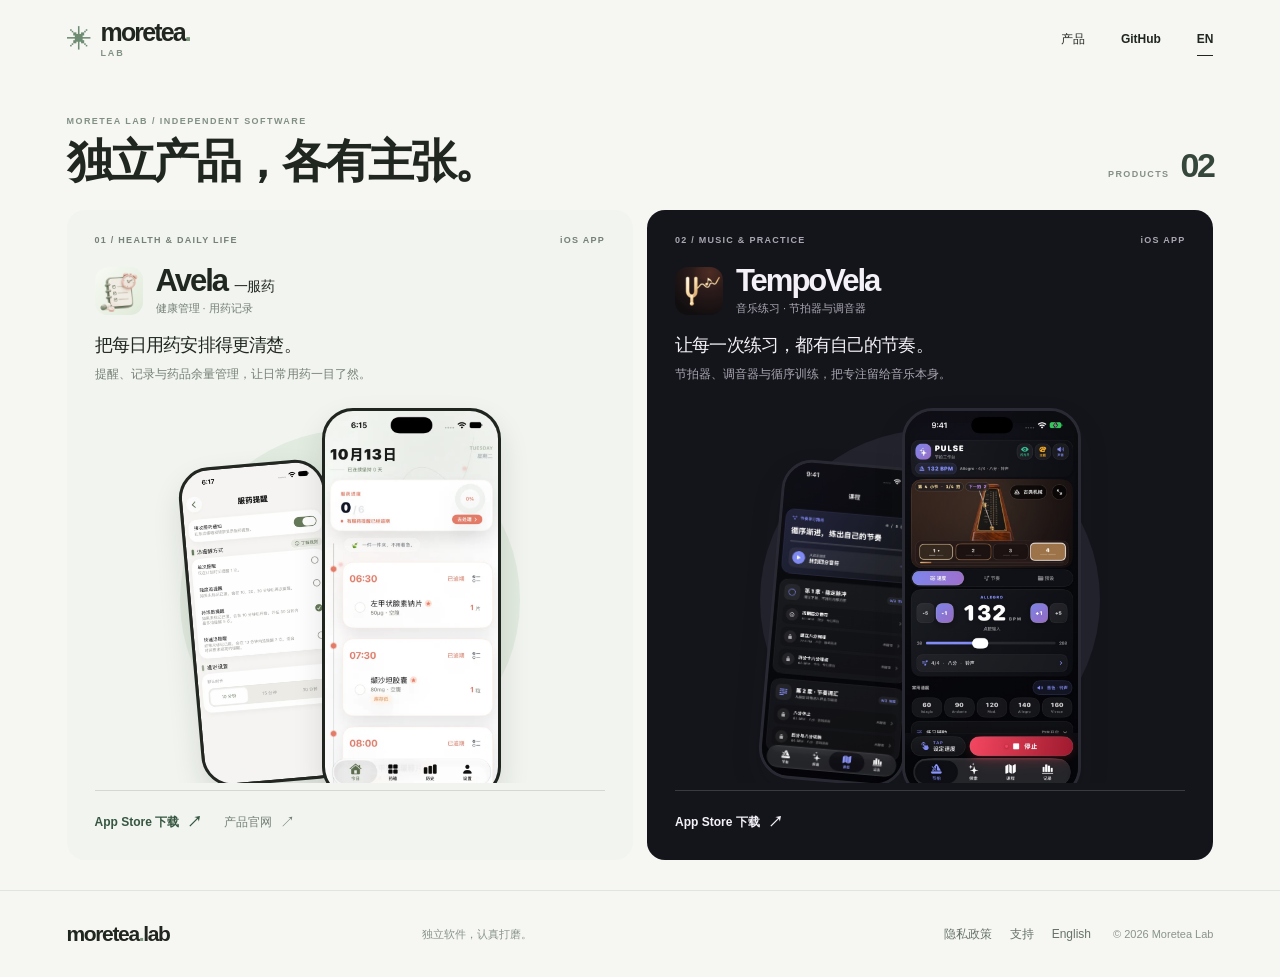
==== index.html @ 5b2bbec3 "Show published apps in a single product catalogue" ====
<!doctype html>
<html lang="zh-CN">
<head>
<meta charset="utf-8">
<meta name="viewport" content="width=device-width,initial-scale=1">
<meta name="theme-color" content="#f6f7f3">
<title>Moretea Lab — 独立软件产品</title>
<meta name="description" content="探索 Moretea Lab 的独立产品：Avela 一服药，帮助安排每日用药；TempoVela 节拍器与调音器，让音乐练习更专注。">
<link rel="canonical" href="https://moretea-lab.tech/">
<link rel="alternate" hreflang="zh-CN" href="https://moretea-lab.tech/">
<link rel="alternate" hreflang="en" href="https://moretea-lab.tech/en/">
<link rel="alternate" hreflang="x-default" href="https://moretea-lab.tech/en/">
<link rel="icon" href="/favicon.svg" type="image/svg+xml">
<link rel="stylesheet" href="/styles.css">
<meta property="og:type" content="website">
<meta property="og:site_name" content="Moretea Lab">
<meta property="og:locale" content="zh_CN">
<meta property="og:title" content="Moretea Lab — 独立软件产品">
<meta property="og:description" content="两款独立产品，分别为日常用药与音乐练习而设计。">
<meta property="og:url" content="https://moretea-lab.tech/">
<meta property="og:image" content="https://moretea-lab.tech/assets/og-studio.png">
<meta name="twitter:card" content="summary_large_image">
<script type="application/ld+json">{"@context":"https://schema.org","@type":"Organization","name":"Moretea Lab","url":"https://moretea-lab.tech/","sameAs":["https://github.com/moretea-labs"]}</script>
<script type="application/ld+json">{"@context":"https://schema.org","@type":"ItemList","name":"Moretea Lab 独立产品","itemListElement":[{"@type":"ListItem","position":1,"name":"Avela 一服药","url":"https://avela.moretea-lab.tech/"},{"@type":"ListItem","position":2,"name":"TempoVela","url":"https://apps.apple.com/cn/app/id6831952477"}]}</script>
</head>
<body>
<a class="skip-link" href="#main">跳转到内容</a>
<header class="site-header wrap">
  <a class="brand" href="/" aria-label="Moretea Lab 首页">
    <span class="brand-mark" aria-hidden="true">✳</span>
    <span class="brand-name">moretea<span class="brand-dot">.</span><small>LAB</small></span>
  </a>
  <nav class="site-nav" aria-label="主导航">
    <a href="#products">产品</a>
    <a href="https://github.com/moretea-labs" target="_blank" rel="noopener">GitHub</a>
    <a class="language-link" href="/en/" lang="en">EN</a>
  </nav>
</header>
<main id="main">
  <section class="portfolio-intro wrap" aria-labelledby="portfolio-title">
    <div class="portfolio-intro-copy">
      <p class="portfolio-eyebrow">MORETEA LAB / INDEPENDENT SOFTWARE</p>
      <h1 id="portfolio-title">独立产品，各有主张。</h1>
    </div>
    <div class="portfolio-count" aria-label="两款已发布产品">
      <span>PRODUCTS</span><strong>02</strong>
    </div>
  </section>
  <section class="product-grid wrap" id="products" aria-label="Moretea Lab 已发布产品">
    <article class="product product-avela" id="avela" aria-labelledby="avela-title">
      <div class="product-topline"><span>01 / HEALTH &amp; DAILY LIFE</span><span>iOS APP</span></div>
      <div class="product-identity">
        <img class="app-icon" src="/assets/avela-icon.jpg" width="48" height="48" alt="Avela 应用图标">
        <div><h2 id="avela-title">Avela <span>一服药</span></h2><p class="product-category">健康管理 · 用药记录</p></div>
      </div>
      <p class="product-tagline">把每日用药安排得更清楚。</p>
      <p class="product-description">提醒、记录与药品余量管理，让日常用药一目了然。</p>
      <div class="product-visual" role="group" aria-label="Avela 应用界面展示">
        <span class="visual-disc" aria-hidden="true"></span>
        <figure class="device device-secondary">
          <img src="/assets/avela-reminder.webp" alt="Avela 服药提醒设置界面" width="560" height="1218" loading="eager" decoding="async">
        </figure>
        <figure class="device device-primary">
          <img src="/assets/avela-today.webp" alt="Avela 今日用药计划与服药进度界面" width="560" height="1218" loading="eager" decoding="async" fetchpriority="high">
        </figure>
      </div>
      <div class="product-footer">
        <a class="product-link product-link-primary" href="https://apps.apple.com/cn/app/id6775778505" target="_blank" rel="noopener">App Store 下载 <span aria-hidden="true">↗</span></a>
        <a class="product-link product-link-secondary" href="https://avela.moretea-lab.tech/">产品官网 <span aria-hidden="true">↗</span></a>
      </div>
    </article>
    <article class="product product-tempo" id="tempo" aria-labelledby="tempo-title">
      <div class="product-topline"><span>02 / MUSIC &amp; PRACTICE</span><span>iOS APP</span></div>
      <div class="product-identity">
        <img class="app-icon" src="/assets/tempovela-icon.jpg" width="48" height="48" alt="TempoVela 应用图标">
        <div><h2 id="tempo-title">TempoVela</h2><p class="product-category">音乐练习 · 节拍器与调音器</p></div>
      </div>
      <p class="product-tagline">让每一次练习，都有自己的节奏。</p>
      <p class="product-description">节拍器、调音器与循序训练，把专注留给音乐本身。</p>
      <div class="product-visual" role="group" aria-label="TempoVela 应用界面展示">
        <span class="visual-disc" aria-hidden="true"></span>
        <figure class="device device-secondary">
          <img src="/assets/tempovela-courses.jpg" alt="TempoVela 循序节奏课程界面" width="621" height="1350" loading="eager" decoding="async">
        </figure>
        <figure class="device device-primary">
          <img src="/assets/tempovela-metronome.jpg" alt="TempoVela 机械节拍器与速度控制界面" width="575" height="1250" loading="eager" decoding="async">
        </figure>
      </div>
      <div class="product-footer">
        <a class="product-link product-link-primary" href="https://apps.apple.com/cn/app/id6831952477" target="_blank" rel="noopener">App Store 下载 <span aria-hidden="true">↗</span></a>
      </div>
    </article>
  </section>
</main>
<footer class="site-footer">
  <div class="footer-inner wrap">
    <a class="footer-brand" href="/">moretea<span>.</span>lab</a>
    <p>独立软件，认真打磨。</p>
    <nav aria-label="法律与支持">
      <a href="/veilspace/privacy/">隐私政策</a>
      <a href="/veilspace/support/">支持</a>
      <a href="/en/" lang="en">English</a>
    </nav>
    <small>© 2026 Moretea Lab</small>
  </div>
</footer>
</body>
</html>
---- styles.css ----
@charset "UTF-8";
:root {
  --paper: #f6f7f3;
  --ink: #202620;
  --muted: #748076;
  --line: #dfe6de;
  --avela-ground: #f1f4ef;
  --tempo-ground: #14151b;
  --font-sans: -apple-system, BlinkMacSystemFont, "Segoe UI", "PingFang SC", sans-serif;
}
* { box-sizing: border-box; }
html { scroll-behavior: smooth; }
body {
  margin: 0;
  background: var(--paper);
  color: var(--ink);
  font-family: var(--font-sans);
  -webkit-font-smoothing: antialiased;
}
a { color: inherit; text-decoration: none; }
.eyebrow {
  margin: 0 0 1.4rem;
  color: #829084;
  font-size: 10px;
  font-weight: 700;
  letter-spacing: .14em;
}
a:focus-visible { outline: 2px solid #52745a; outline-offset: 5px; }
.wrap {
  width: 100%;
  max-width: 1440px;
  padding-inline: clamp(20px, 5.2vw, 76px);
  margin-inline: auto;
}
.skip-link {
  position: absolute;
  z-index: 20;
  top: -80px;
  left: 16px;
  padding: 12px 16px;
  color: white;
  background: var(--ink);
}
.skip-link:focus { top: 12px; }
.site-header {
  min-height: 78px;
  display: flex;
  align-items: center;
  justify-content: space-between;
  position: relative;
  z-index: 5;
}
.brand { display: inline-flex; align-items: center; gap: 9px; line-height: 1; }
.brand-mark { color: #6d8c71; font-size: 25px; font-weight: 350; }
.brand-name { display: block; font-size: 25px; font-weight: 730; letter-spacing: -.075em; }
.brand-dot, .footer-brand span { color: #78977b; }
.brand-name small {
  display: block;
  margin-top: 4px;
  color: #819183;
  font-size: 9px;
  font-weight: 650;
  letter-spacing: .2em;
}
.site-nav { display: flex; align-items: center; gap: clamp(18px, 2.8vw, 38px); font-size: 12px; font-weight: 570; }
.site-nav a {
  display: inline-flex;
  align-items: center;
  min-height: 44px;
  transition: color .18s ease;
}
.site-nav a:hover, .footer-inner a:hover { color: #55745a; }
.language-link { border-bottom: 1px solid currentColor; min-height: 34px !important; }

.portfolio-intro {
  min-height: 132px;
  display: flex;
  align-items: end;
  justify-content: space-between;
  gap: 24px;
  padding-top: 20px;
  padding-bottom: 23px;
}
.portfolio-eyebrow {
  margin: 0 0 11px;
  color: #829084;
  font-size: 9px;
  font-weight: 750;
  letter-spacing: .16em;
}
.portfolio-intro h1 {
  margin: 0;
  font-size: clamp(32px, 3.6vw, 46px);
  line-height: 1.08;
  font-weight: 620;
  letter-spacing: -.065em;
}
.portfolio-count { display: flex; align-items: baseline; gap: 11px; flex: none; padding-bottom: 2px; }
.portfolio-count span { color: #849085; font-size: 9px; font-weight: 750; letter-spacing: .15em; }
.portfolio-count strong { color: #35473a; font-size: 34px; font-weight: 560; letter-spacing: -.07em; }

.product-grid {
  display: grid;
  grid-template-columns: repeat(2, minmax(0, 1fr));
  align-items: stretch;
  gap: 14px;
  padding-bottom: 30px;
}
.product {
  position: relative;
  display: flex;
  flex-direction: column;
  min-width: 0;
  min-height: 650px;
  overflow: hidden;
  padding: 25px 28px 20px;
  border-radius: 18px;
}
.product-avela {
  --product-muted: #758076;
  --product-disc: #e2ebe0;
  --device-frame: #202520;
  --product-cta: #365640;
  color: #202620;
  background: var(--avela-ground);
}
.product-tempo {
  --product-muted: #aaa7b3;
  --product-disc: #23232e;
  --device-frame: #292a33;
  --product-cta: #f4f2f8;
  color: #f4f2f8;
  background: var(--tempo-ground);
}
.product-topline {
  display: flex;
  justify-content: space-between;
  gap: 12px;
  color: var(--product-muted);
  font-size: 9px;
  font-weight: 750;
  letter-spacing: .14em;
}
.product-identity { display: flex; align-items: center; gap: 13px; margin-top: 20px; min-height: 48px; }
.app-icon { display: block; flex: none; width: 48px; height: 48px; object-fit: cover; border-radius: 13px; }
.product-identity h2 {
  margin: 0;
  font-size: 31px;
  line-height: 1;
  font-weight: 650;
  letter-spacing: -.065em;
}
.product-identity h2 span { font-size: .46em; font-weight: 550; letter-spacing: -.035em; }
.product-category { margin: 5px 0 0; color: var(--product-muted); font-size: 11px; }
.product-tagline {
  margin: 17px 0 0;
  font-size: 18px;
  line-height: 1.35;
  font-weight: 590;
  letter-spacing: -.045em;
}
.product-description {
  max-width: 370px;
  margin: 7px 0 0;
  color: var(--product-muted);
  font-size: 12px;
  line-height: 1.7;
}
.product-visual {
  position: relative;
  isolation: isolate;
  flex: 1;
  min-height: 350px;
  margin-top: 10px;
  overflow: hidden;
}
.visual-disc {
  position: absolute;
  z-index: -1;
  top: 53%;
  left: 50%;
  width: min(76%, 340px);
  aspect-ratio: 1;
  border-radius: 50%;
  background: var(--product-disc);
  transform: translate(-50%, -50%);
}
.device {
  position: absolute;
  bottom: -15px;
  z-index: 1;
  margin: 0;
  overflow: hidden;
  border: 3px solid var(--device-frame);
  border-radius: 31px;
  background: #111;
  box-shadow: 0 14px 30px rgba(24, 32, 24, .12);
  transition: transform .38s cubic-bezier(.2, .7, .2, 1);
}
.device img { display: block; width: 100%; height: 100%; object-fit: cover; }
.device-primary {
  z-index: 2;
  left: calc(50% - 28px);
  width: clamp(168px, 14vw, 196px);
  aspect-ratio: 560 / 1218;
  bottom: -15px;
}
.device-secondary {
  left: calc(50% - 160px);
  width: clamp(138px, 11.5vw, 162px);
  aspect-ratio: 560 / 1218;
  bottom: 0;
  transform: rotate(-5deg);
  opacity: .99;
}
.product-tempo .device-secondary { transform: rotate(5deg); }
.product-footer {
  display: flex;
  align-items: center;
  flex-wrap: wrap;
  gap: 22px;
  min-height: 48px;
  margin-top: 7px;
  padding-top: 13px;
  border-top: 1px solid rgba(90, 108, 92, .2);
}
.product-tempo .product-footer { border-color: rgba(210, 204, 226, .2); }
.product-link {
  display: inline-flex;
  align-items: center;
  gap: 8px;
  min-height: 36px;
  color: var(--product-cta);
  font-size: 12px;
  font-weight: 650;
}
.product-link-secondary { color: var(--product-muted); font-weight: 550; }
.product-link span { font-size: 15px; transition: transform .2s ease; }
.product-link:hover span { transform: translate(2px, -2px); }

.site-footer { border-top: 1px solid var(--line); }
.footer-inner {
  min-height: 86px;
  display: grid;
  grid-template-columns: .8fr 1.2fr auto auto;
  align-items: center;
  gap: 22px;
}
.footer-brand { font-size: 21px; font-weight: 720; letter-spacing: -.065em; }
.footer-inner p, .footer-inner small { margin: 0; color: #89948b; font-size: 11px; }
.footer-inner nav { display: flex; align-items: center; gap: 18px; }
.footer-inner nav a { color: #67736a; font-size: 12px; white-space: nowrap; }

@media (hover: hover) {
  .product:hover .device-primary { transform: translateY(-5px); }
  .product:hover .device-secondary { transform: translateY(-4px) rotate(-5deg); }
  .product-tempo:hover .device-secondary { transform: translateY(-4px) rotate(5deg); }
}
@media (max-width: 980px) {
  .product { min-height: 610px; padding-inline: 22px; }
  .product-visual { min-height: 315px; }
  .device-primary { width: clamp(150px, 17vw, 180px); }
  .device-secondary { width: clamp(126px, 14vw, 150px); left: calc(50% - 145px); }
  .device-primary { left: calc(50% - 25px); }
}
@media (max-width: 760px) {
  .site-header { min-height: 70px; }
  .brand-name { font-size: 23px; }
  .site-nav { gap: 17px; font-size: 11px; }
  .portfolio-intro { min-height: 0; padding-top: 25px; padding-bottom: 20px; }
  .portfolio-intro h1 { font-size: clamp(29px, 7.2vw, 36px); }
  .portfolio-count { gap: 7px; }
  .portfolio-count span { font-size: 8px; }
  .portfolio-count strong { font-size: 27px; }
  .product-grid { grid-template-columns: 1fr; gap: 12px; padding-bottom: 24px; }
  .product { min-height: 570px; padding: 21px 22px 18px; }
  .product-identity { margin-top: 17px; }
  .product-identity h2 { font-size: 29px; }
  .product-tagline { margin-top: 15px; font-size: 18px; }
  .product-description { font-size: 12px; }
  .product-visual { min-height: 310px; margin-top: 8px; }
  .device-primary { left: calc(50% - 40px); width: clamp(145px, 39vw, 170px); }
  .device-secondary { left: calc(50% - 145px); width: clamp(118px, 32vw, 140px); }
  .footer-inner { min-height: 0; grid-template-columns: 1fr auto; gap: 14px; padding-block: 24px 27px; }
  .footer-inner p { grid-column: 1 / -1; grid-row: 2; }
  .footer-inner nav { grid-column: 1 / -1; grid-row: 3; flex-wrap: wrap; gap: 17px; }
  .footer-inner small { grid-column: 2; grid-row: 1; text-align: right; }
}
@media (max-width: 390px) {
  .wrap { padding-inline: 18px; }
  .site-header { min-height: 66px; }
  .site-nav { gap: 13px; }
  .portfolio-intro { gap: 10px; padding-top: 21px; padding-bottom: 17px; }
  .portfolio-eyebrow { font-size: 8px; letter-spacing: .13em; }
  .portfolio-intro h1 { font-size: 29px; }
  .portfolio-count { gap: 5px; }
  .portfolio-count strong { font-size: 24px; }
  .product { min-height: 540px; padding: 19px 18px 16px; border-radius: 15px; }
  .product-topline { font-size: 8px; }
  .app-icon { width: 44px; height: 44px; }
  .product-identity h2 { font-size: 27px; }
  .product-tagline { font-size: 17px; }
  .product-visual { min-height: 290px; }
  .device-primary { left: calc(50% - 36px); width: 138px; }
  .device-secondary { left: calc(50% - 132px); width: 116px; }
  .product-footer { gap: 17px; }
}
@media (prefers-reduced-motion: reduce) {
  html { scroll-behavior: auto; }
  *, *::before, *::after { scroll-behavior: auto !important; animation: none !important; transition: none !important; }
}
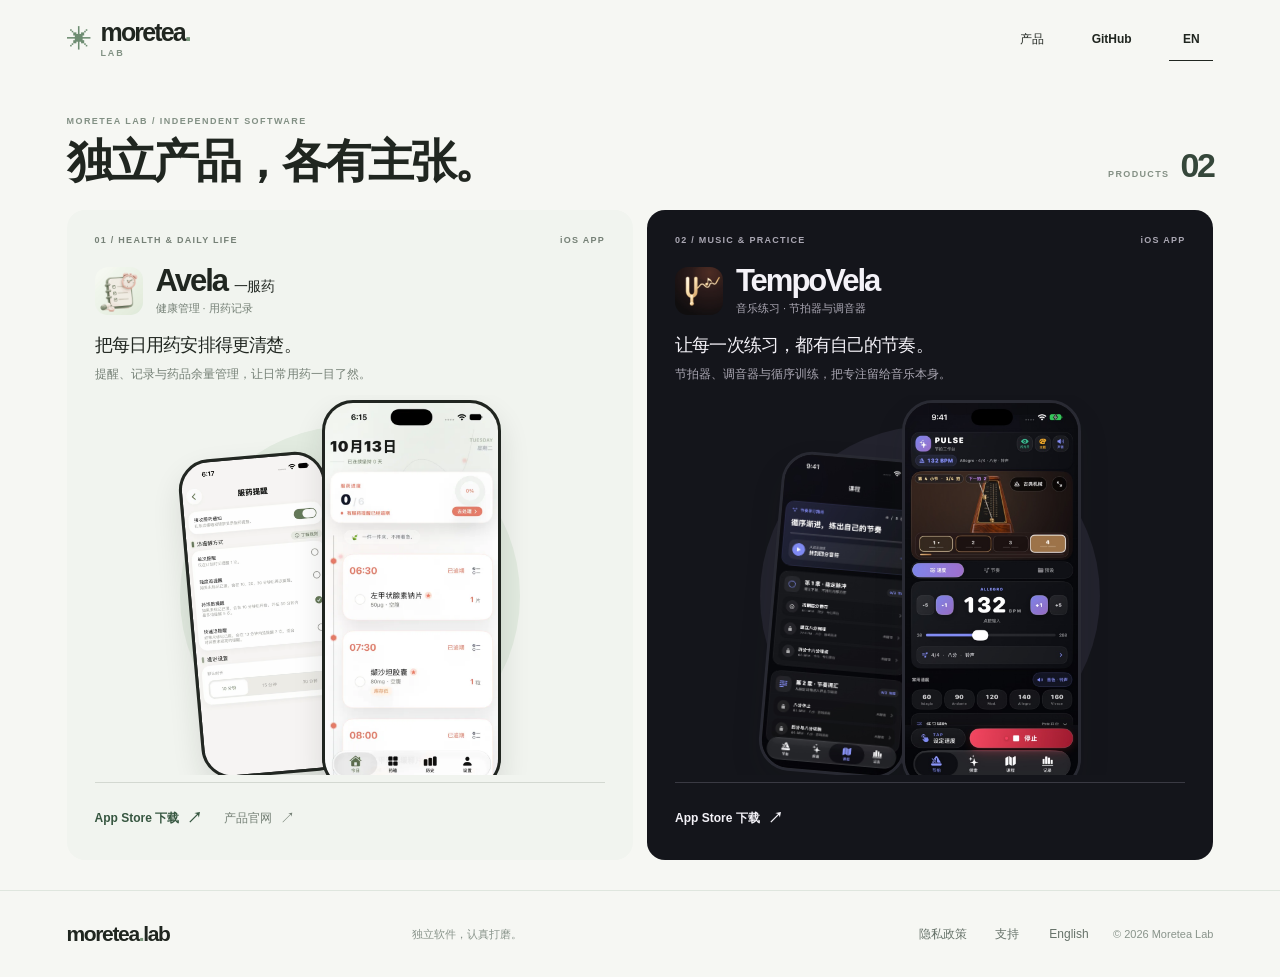
==== commit 4873e828: "Prevent stale CSS and complete legal footer hit targets" ====
--- a/index.html
+++ b/index.html
@@ -11,15 +11,19 @@
 <link rel="alternate" hreflang="en" href="https://moretea-lab.tech/en/">
 <link rel="alternate" hreflang="x-default" href="https://moretea-lab.tech/en/">
 <link rel="icon" href="/favicon.svg" type="image/svg+xml">
-<link rel="stylesheet" href="/styles.css">
+<link rel="stylesheet" href="/styles.css?v=20261118-44x44">
 <meta property="og:type" content="website">
 <meta property="og:site_name" content="Moretea Lab">
 <meta property="og:locale" content="zh_CN">
 <meta property="og:title" content="Moretea Lab — 独立软件产品">
 <meta property="og:description" content="两款独立产品，分别为日常用药与音乐练习而设计。">
 <meta property="og:url" content="https://moretea-lab.tech/">
-<meta property="og:image" content="https://moretea-lab.tech/assets/og-studio.png">
+<meta property="og:image" content="https://moretea-lab.tech/assets/og-products-zh.png">
+<meta property="og:image:alt" content="Avela 一服药与 TempoVela 的应用界面展示">
+<meta property="og:image:width" content="1200">
+<meta property="og:image:height" content="630">
 <meta name="twitter:card" content="summary_large_image">
+<meta name="twitter:image" content="https://moretea-lab.tech/assets/og-products-zh.png">
 <script type="application/ld+json">{"@context":"https://schema.org","@type":"Organization","name":"Moretea Lab","url":"https://moretea-lab.tech/","sameAs":["https://github.com/moretea-labs"]}</script>
 <script type="application/ld+json">{"@context":"https://schema.org","@type":"ItemList","name":"Moretea Lab 独立产品","itemListElement":[{"@type":"ListItem","position":1,"name":"Avela 一服药","url":"https://avela.moretea-lab.tech/"},{"@type":"ListItem","position":2,"name":"TempoVela","url":"https://apps.apple.com/cn/app/id6831952477"}]}</script>
 </head>
--- a/styles.css
+++ b/styles.css
@@ -37,6 +37,9 @@
   z-index: 20;
   top: -80px;
   left: 16px;
+  display: inline-flex;
+  align-items: center;
+  min-height: 44px;
   padding: 12px 16px;
   color: white;
   background: var(--ink);
@@ -50,7 +53,7 @@
   position: relative;
   z-index: 5;
 }
-.brand { display: inline-flex; align-items: center; gap: 9px; line-height: 1; }
+.brand { display: inline-flex; align-items: center; gap: 9px; min-height: 44px; line-height: 1; }
 .brand-mark { color: #6d8c71; font-size: 25px; font-weight: 350; }
 .brand-name { display: block; font-size: 25px; font-weight: 730; letter-spacing: -.075em; }
 .brand-dot, .footer-brand span { color: #78977b; }
@@ -66,11 +69,13 @@
 .site-nav a {
   display: inline-flex;
   align-items: center;
+  justify-content: center;
+  min-width: 44px;
   min-height: 44px;
   transition: color .18s ease;
 }
 .site-nav a:hover, .footer-inner a:hover { color: #55745a; }
-.language-link { border-bottom: 1px solid currentColor; min-height: 34px !important; }
+.language-link { border-bottom: 1px solid currentColor; }
 
 .portfolio-intro {
   min-height: 132px;
@@ -229,7 +234,8 @@
   display: inline-flex;
   align-items: center;
   gap: 8px;
-  min-height: 36px;
+  min-width: 44px;
+  min-height: 44px;
   color: var(--product-cta);
   font-size: 12px;
   font-weight: 650;
@@ -246,11 +252,27 @@
   align-items: center;
   gap: 22px;
 }
-.footer-brand { font-size: 21px; font-weight: 720; letter-spacing: -.065em; }
+.footer-brand { display: inline-flex; align-items: center; min-height: 44px; font-size: 21px; font-weight: 720; letter-spacing: -.065em; }
 .footer-inner p, .footer-inner small { margin: 0; color: #89948b; font-size: 11px; }
 .footer-inner nav { display: flex; align-items: center; gap: 18px; }
-.footer-inner nav a { color: #67736a; font-size: 12px; white-space: nowrap; }
+.footer-inner nav a {
+  display: inline-flex;
+  align-items: center;
+  justify-content: center;
+  min-width: 44px;
+  min-height: 44px;
+  color: #67736a;
+  font-size: 12px;
+  white-space: nowrap;
+}
 
+.policy footer a, .support footer a {
+  display: inline-flex;
+  align-items: center;
+  justify-content: center;
+  min-width: 44px;
+  min-height: 44px;
+}
 @media (hover: hover) {
   .product:hover .device-primary { transform: translateY(-5px); }
   .product:hover .device-secondary { transform: translateY(-4px) rotate(-5deg); }
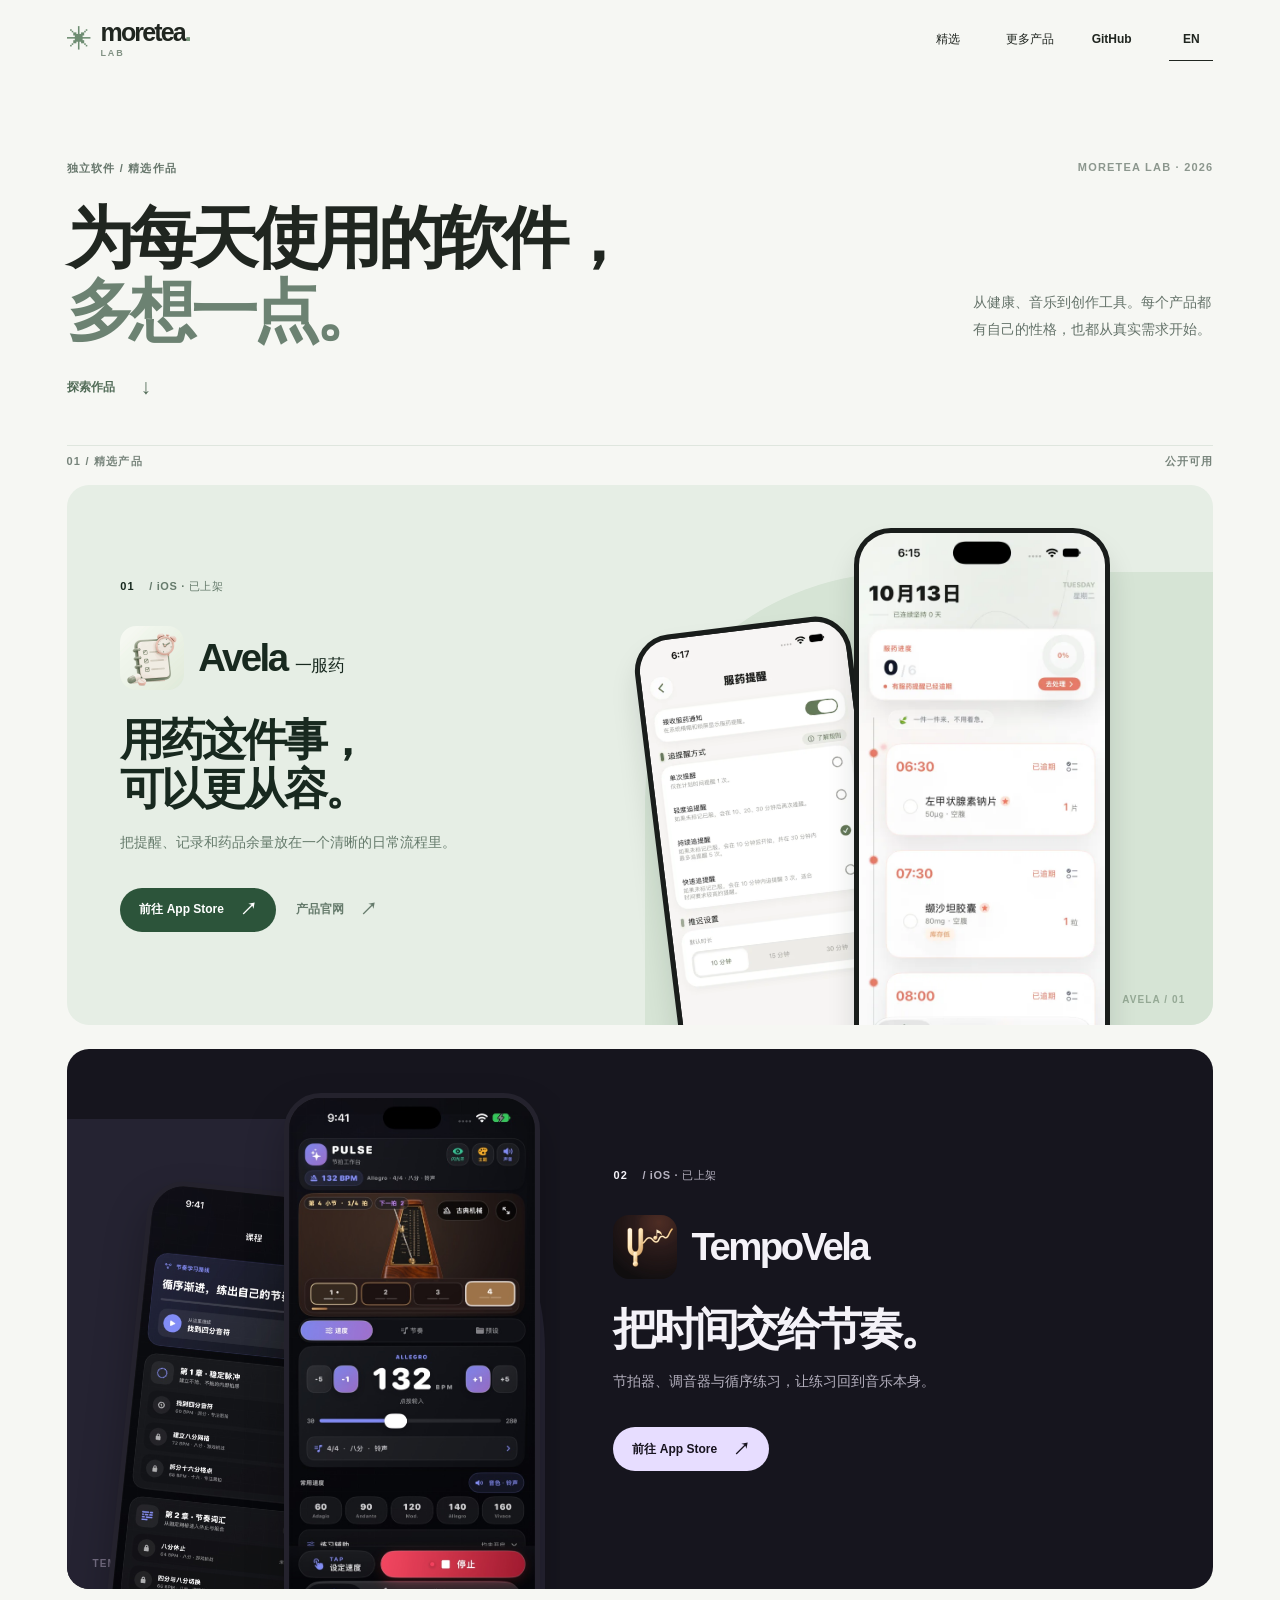
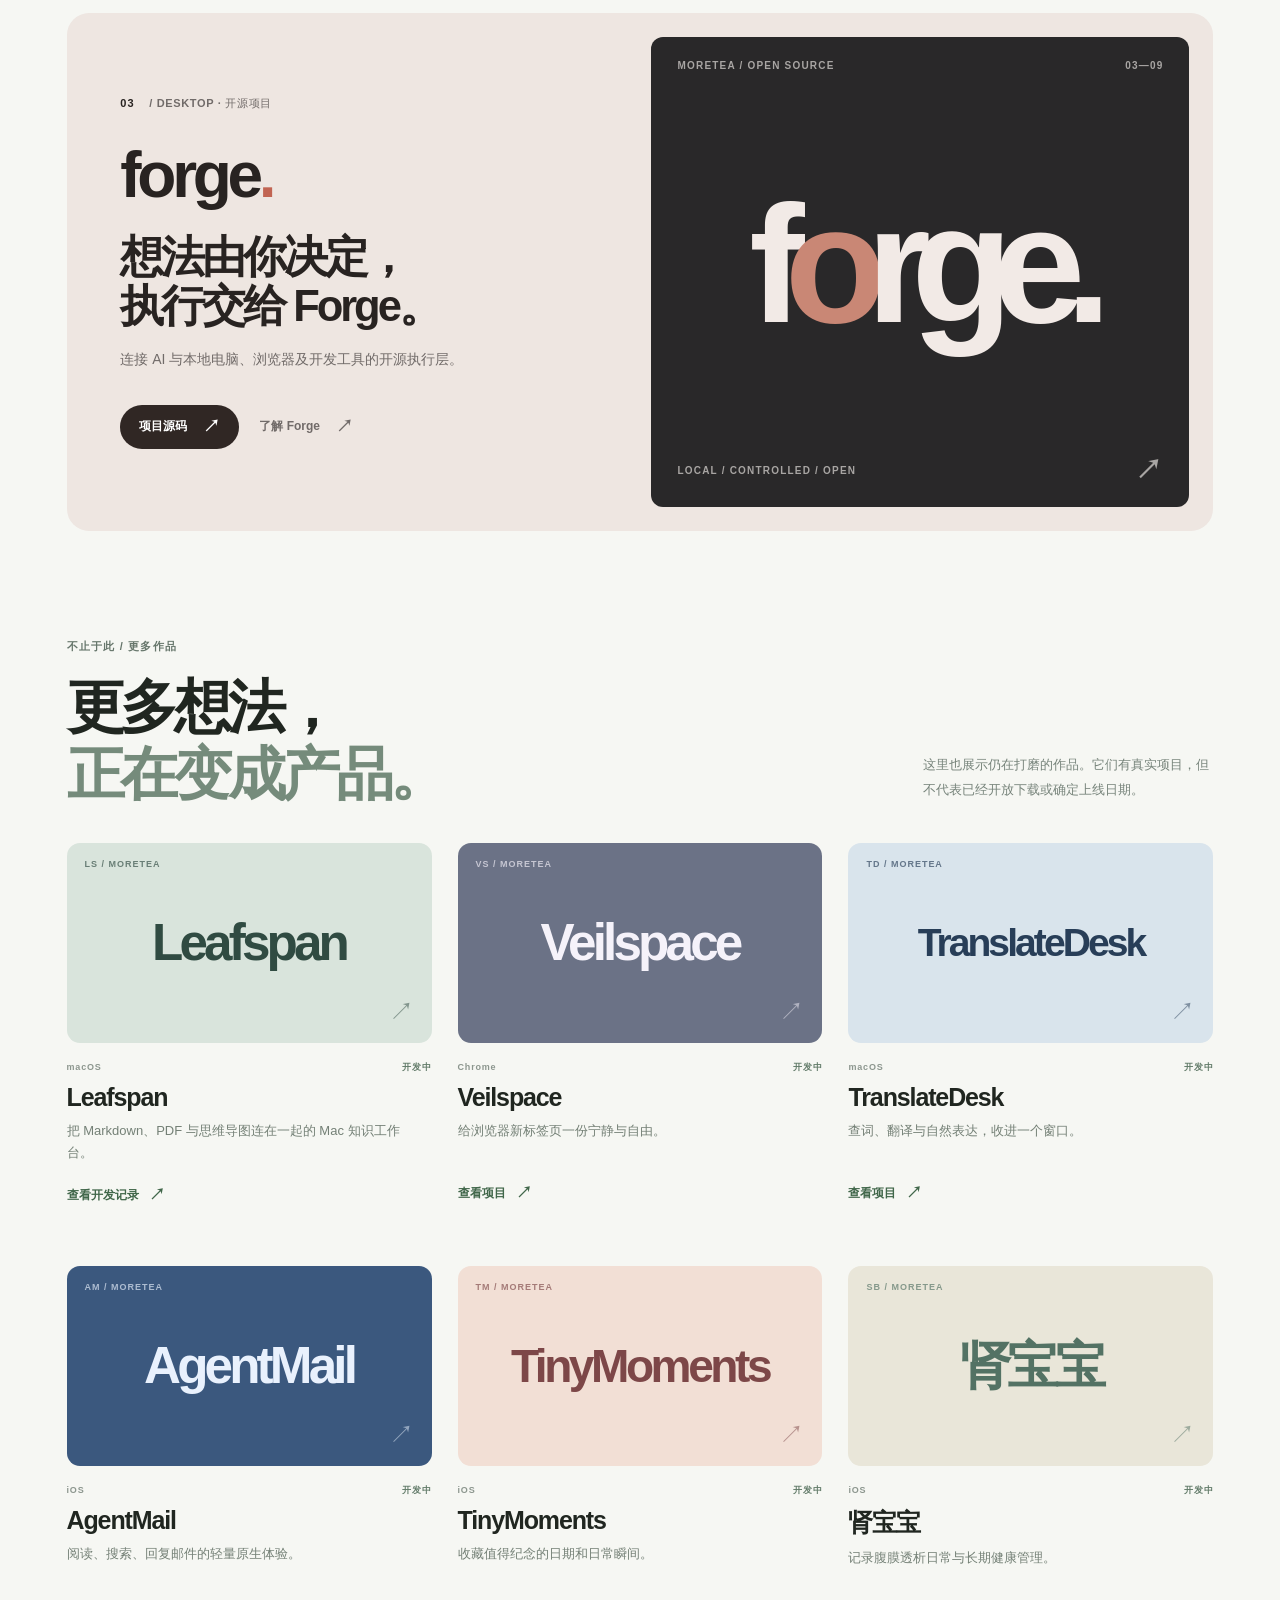
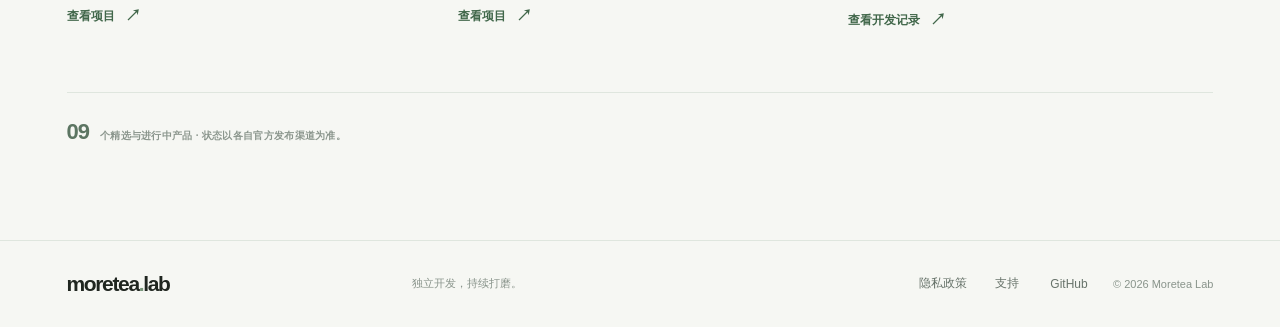
==== commit 06657aca: "Rebuild studio site as a nine-product portfolio" ====
--- a/index.html
+++ b/index.html
@@ -5,18 +5,18 @@
 <meta name="viewport" content="width=device-width,initial-scale=1">
 <meta name="theme-color" content="#f6f7f3">
 <title>Moretea Lab — 独立软件产品</title>
-<meta name="description" content="探索 Moretea Lab 的独立产品：Avela 一服药，帮助安排每日用药；TempoVela 节拍器与调音器，让音乐练习更专注。">
+<meta name="description" content="Moretea Lab 软件作品集：Avela、TempoVela、Forge，以及 Leafspan、Veilspace、TranslateDesk、AgentMail、TinyMoments 与肾宝宝等正在打造的产品。">
 <link rel="canonical" href="https://moretea-lab.tech/">
 <link rel="alternate" hreflang="zh-CN" href="https://moretea-lab.tech/">
 <link rel="alternate" hreflang="en" href="https://moretea-lab.tech/en/">
 <link rel="alternate" hreflang="x-default" href="https://moretea-lab.tech/en/">
 <link rel="icon" href="/favicon.svg" type="image/svg+xml">
-<link rel="stylesheet" href="/styles.css?v=20261118-44x44">
+<link rel="stylesheet" href="/styles.css?v=20261118-portfolio">
 <meta property="og:type" content="website">
 <meta property="og:site_name" content="Moretea Lab">
 <meta property="og:locale" content="zh_CN">
 <meta property="og:title" content="Moretea Lab — 独立软件产品">
-<meta property="og:description" content="两款独立产品，分别为日常用药与音乐练习而设计。">
+<meta property="og:description" content="Avela、TempoVela、开源 Forge 与更多持续打造的独立软件。">
 <meta property="og:url" content="https://moretea-lab.tech/">
 <meta property="og:image" content="https://moretea-lab.tech/assets/og-products-zh.png">
 <meta property="og:image:alt" content="Avela 一服药与 TempoVela 的应用界面展示">
@@ -27,86 +27,99 @@
 <script type="application/ld+json">{"@context":"https://schema.org","@type":"Organization","name":"Moretea Lab","url":"https://moretea-lab.tech/","sameAs":["https://github.com/moretea-labs"]}</script>
 <script type="application/ld+json">{"@context":"https://schema.org","@type":"ItemList","name":"Moretea Lab 独立产品","itemListElement":[{"@type":"ListItem","position":1,"name":"Avela 一服药","url":"https://avela.moretea-lab.tech/"},{"@type":"ListItem","position":2,"name":"TempoVela","url":"https://apps.apple.com/cn/app/id6831952477"}]}</script>
 </head>
-<body>
+<body class="home-page">
 <a class="skip-link" href="#main">跳转到内容</a>
 <header class="site-header wrap">
-  <a class="brand" href="/" aria-label="Moretea Lab 首页">
-    <span class="brand-mark" aria-hidden="true">✳</span>
-    <span class="brand-name">moretea<span class="brand-dot">.</span><small>LAB</small></span>
-  </a>
-  <nav class="site-nav" aria-label="主导航">
-    <a href="#products">产品</a>
-    <a href="https://github.com/moretea-labs" target="_blank" rel="noopener">GitHub</a>
-    <a class="language-link" href="/en/" lang="en">EN</a>
-  </nav>
+ <a class="brand" href="/" aria-label="Moretea Lab"><span class="brand-mark" aria-hidden="true">✳</span><span class="brand-name">moretea<span class="brand-dot">.</span><small>LAB</small></span></a>
+ <nav class="site-nav" aria-label="主导航"><a href="#products">精选</a><a class="nav-secondary" href="#more">更多产品</a><a class="nav-secondary" href="https://github.com/moretea-labs" target="_blank" rel="noopener">GitHub</a><a class="language-link" href="/en/" lang="en">EN</a></nav>
 </header>
 <main id="main">
-  <section class="portfolio-intro wrap" aria-labelledby="portfolio-title">
-    <div class="portfolio-intro-copy">
-      <p class="portfolio-eyebrow">MORETEA LAB / INDEPENDENT SOFTWARE</p>
-      <h1 id="portfolio-title">独立产品，各有主张。</h1>
-    </div>
-    <div class="portfolio-count" aria-label="两款已发布产品">
-      <span>PRODUCTS</span><strong>02</strong>
-    </div>
-  </section>
-  <section class="product-grid wrap" id="products" aria-label="Moretea Lab 已发布产品">
-    <article class="product product-avela" id="avela" aria-labelledby="avela-title">
-      <div class="product-topline"><span>01 / HEALTH &amp; DAILY LIFE</span><span>iOS APP</span></div>
-      <div class="product-identity">
-        <img class="app-icon" src="/assets/avela-icon.jpg" width="48" height="48" alt="Avela 应用图标">
-        <div><h2 id="avela-title">Avela <span>一服药</span></h2><p class="product-category">健康管理 · 用药记录</p></div>
-      </div>
-      <p class="product-tagline">把每日用药安排得更清楚。</p>
-      <p class="product-description">提醒、记录与药品余量管理，让日常用药一目了然。</p>
-      <div class="product-visual" role="group" aria-label="Avela 应用界面展示">
-        <span class="visual-disc" aria-hidden="true"></span>
-        <figure class="device device-secondary">
-          <img src="/assets/avela-reminder.webp" alt="Avela 服药提醒设置界面" width="560" height="1218" loading="eager" decoding="async">
-        </figure>
-        <figure class="device device-primary">
-          <img src="/assets/avela-today.webp" alt="Avela 今日用药计划与服药进度界面" width="560" height="1218" loading="eager" decoding="async" fetchpriority="high">
-        </figure>
-      </div>
-      <div class="product-footer">
-        <a class="product-link product-link-primary" href="https://apps.apple.com/cn/app/id6775778505" target="_blank" rel="noopener">App Store 下载 <span aria-hidden="true">↗</span></a>
-        <a class="product-link product-link-secondary" href="https://avela.moretea-lab.tech/">产品官网 <span aria-hidden="true">↗</span></a>
-      </div>
-    </article>
-    <article class="product product-tempo" id="tempo" aria-labelledby="tempo-title">
-      <div class="product-topline"><span>02 / MUSIC &amp; PRACTICE</span><span>iOS APP</span></div>
-      <div class="product-identity">
-        <img class="app-icon" src="/assets/tempovela-icon.jpg" width="48" height="48" alt="TempoVela 应用图标">
-        <div><h2 id="tempo-title">TempoVela</h2><p class="product-category">音乐练习 · 节拍器与调音器</p></div>
-      </div>
-      <p class="product-tagline">让每一次练习，都有自己的节奏。</p>
-      <p class="product-description">节拍器、调音器与循序训练，把专注留给音乐本身。</p>
-      <div class="product-visual" role="group" aria-label="TempoVela 应用界面展示">
-        <span class="visual-disc" aria-hidden="true"></span>
-        <figure class="device device-secondary">
-          <img src="/assets/tempovela-courses.jpg" alt="TempoVela 循序节奏课程界面" width="621" height="1350" loading="eager" decoding="async">
-        </figure>
-        <figure class="device device-primary">
-          <img src="/assets/tempovela-metronome.jpg" alt="TempoVela 机械节拍器与速度控制界面" width="575" height="1250" loading="eager" decoding="async">
-        </figure>
-      </div>
-      <div class="product-footer">
-        <a class="product-link product-link-primary" href="https://apps.apple.com/cn/app/id6831952477" target="_blank" rel="noopener">App Store 下载 <span aria-hidden="true">↗</span></a>
-      </div>
-    </article>
-  </section>
+ <section class="index-intro wrap" aria-labelledby="portfolio-title">
+  <div class="intro-top"><p class="section-label">独立软件 / 精选作品</p><p class="intro-year">MORETEA LAB · 2026</p></div>
+  <div class="intro-body"><h1 id="portfolio-title">为每天使用的软件，<span>多想一点。</span></h1><p>从健康、音乐到创作工具。每个产品都有自己的性格，也都从真实需求开始。</p></div>
+  <a class="intro-scroll" href="#products">探索作品 <span aria-hidden="true">↓</span></a>
+ </section>
+ <section class="featured wrap" id="products" aria-label="精选产品">
+  <div class="section-bar"><span>01 / 精选产品</span><span>公开可用</span></div>
+  <article class="product-stage product-avela" id="avela" data-state="released" aria-labelledby="avela-title">
+  <div class="stage-copy"><p class="stage-number">01 <span>/ iOS · 已上架</span></p>
+  <div class="stage-identity"><img class="app-icon" src="/assets/avela-icon.jpg" width="64" height="64" alt="Avela 应用图标"><span>Avela <small>一服药</small></span></div>
+  <h2 id="avela-title">用药这件事，<br>可以更从容。</h2><p class="stage-description">把提醒、记录和药品余量放在一个清晰的日常流程里。</p>
+  <div class="stage-actions"><a class="product-link product-link-primary" href="https://apps.apple.com/cn/app/id6775778505" target="_blank" rel="noopener">前往 App Store <span aria-hidden="true">↗</span></a><a class="product-link product-link-secondary" href="https://avela.moretea-lab.tech/">产品官网 <span aria-hidden="true">↗</span></a></div></div>
+  <div class="stage-art" role="group" aria-label="Avela 真实应用截图"><span class="art-plane" aria-hidden="true"></span>
+    <figure class="stage-device stage-device-back"><img src="/assets/avela-reminder.webp" width="560" height="1218" alt="Avela 用药提醒设置界面" loading="eager" decoding="async"></figure>
+    <figure class="stage-device stage-device-front"><img src="/assets/avela-today.webp" width="560" height="1218" alt="Avela 今日用药计划界面" loading="eager" decoding="async" fetchpriority="high"></figure>
+    <span class="art-caption" aria-hidden="true">AVELA / 01</span>
+  </div>
+</article>
+  <article class="product-stage product-tempo" id="tempo" data-state="released" aria-labelledby="tempo-title">
+  <div class="stage-copy"><p class="stage-number">02 <span>/ iOS · 已上架</span></p>
+  <div class="stage-identity"><img class="app-icon" src="/assets/tempovela-icon.jpg" width="64" height="64" alt="TempoVela 应用图标"><span>TempoVela</span></div>
+  <h2 id="tempo-title">把时间交给节奏。</h2><p class="stage-description">节拍器、调音器与循序练习，让练习回到音乐本身。</p>
+  <div class="stage-actions"><a class="product-link product-link-primary" href="https://apps.apple.com/cn/app/id6831952477" target="_blank" rel="noopener">前往 App Store <span aria-hidden="true">↗</span></a></div></div>
+  <div class="stage-art" role="group" aria-label="TempoVela 真实应用截图"><span class="art-plane" aria-hidden="true"></span>
+    <figure class="stage-device stage-device-back"><img src="/assets/tempovela-courses.jpg" width="621" height="1350" alt="TempoVela 节奏训练课程界面" loading="lazy" decoding="async"></figure>
+    <figure class="stage-device stage-device-front"><img src="/assets/tempovela-metronome.jpg" width="575" height="1250" alt="TempoVela 节拍器操作界面" loading="lazy" decoding="async"></figure>
+    <span class="art-caption" aria-hidden="true">TEMPO / 02</span>
+  </div>
+</article>
+  <article class="product-stage product-forge" id="forge" data-state="open-source" aria-labelledby="forge-title">
+   <div class="stage-copy"><p class="stage-number">03 <span>/ DESKTOP · 开源项目</span></p>
+   <div class="stage-identity stage-identity-text"><span>forge<span class="forge-period">.</span></span></div>
+   <h2 id="forge-title">想法由你决定，<br>执行交给 Forge。</h2>
+   <p class="stage-description">连接 AI 与本地电脑、浏览器及开发工具的开源执行层。</p>
+   <div class="stage-actions"><a class="product-link product-link-primary" href="https://github.com/moretea-labs/forge" target="_blank" rel="noopener">项目源码 <span aria-hidden="true">↗</span></a><a class="product-link product-link-secondary" href="https://moretea-labs.github.io/forge/" target="_blank" rel="noopener">了解 Forge <span aria-hidden="true">↗</span></a></div>
+   </div>
+   <div class="forge-art" aria-hidden="true"><div class="forge-art-top"><span>MORETEA / OPEN SOURCE</span><span>03—09</span></div><div class="forge-art-main">f<span>o</span>rge.</div><div class="forge-art-bottom"><span>LOCAL / CONTROLLED / OPEN</span><span>↗</span></div></div>
+ </article>
+ </section>
+ <section class="work-index wrap" id="more" aria-labelledby="work-title">
+  <div class="work-heading"><div><p class="section-label">不止于此 / 更多作品</p><h2 id="work-title">更多想法，<br><em>正在变成产品。</em></h2></div><p>这里也展示仍在打磨的作品。它们有真实项目，但不代表已经开放下载或确定上线日期。</p></div>
+  <div class="work-grid"><article class="work-card work-leafspan" id="leafspan" data-state="in-development" aria-labelledby="leafspan-title">
+  <div class="work-art" aria-hidden="true"><span class="work-art-index">LS / MORETEA</span><span class="work-art-title">Leafspan</span><span class="work-art-corner">↗</span></div>
+  <div class="work-meta"><span>macOS</span><span>开发中</span></div>
+  <h3 id="leafspan-title">Leafspan</h3>
+  <p>把 Markdown、PDF 与思维导图连在一起的 Mac 知识工作台。</p>
+  <a class="work-link" href="https://github.com/moretea-labs/personal-knowledge-assistant/issues/37" target="_blank" rel="noopener">查看开发记录 <span aria-hidden="true">↗</span></a>
+</article>
+<article class="work-card work-veilspace" id="veilspace" data-state="in-development" aria-labelledby="veilspace-title">
+  <div class="work-art" aria-hidden="true"><span class="work-art-index">VS / MORETEA</span><span class="work-art-title">Veilspace</span><span class="work-art-corner">↗</span></div>
+  <div class="work-meta"><span>Chrome</span><span>开发中</span></div>
+  <h3 id="veilspace-title">Veilspace</h3>
+  <p>给浏览器新标签页一份宁静与自由。</p>
+  <a class="work-link" href="https://github.com/greysonOuyang/veilspace-newtab" target="_blank" rel="noopener">查看项目 <span aria-hidden="true">↗</span></a>
+</article>
+<article class="work-card work-translatedesk" id="translatedesk" data-state="in-development" aria-labelledby="translatedesk-title">
+  <div class="work-art" aria-hidden="true"><span class="work-art-index">TD / MORETEA</span><span class="work-art-title">TranslateDesk</span><span class="work-art-corner">↗</span></div>
+  <div class="work-meta"><span>macOS</span><span>开发中</span></div>
+  <h3 id="translatedesk-title">TranslateDesk</h3>
+  <p>查词、翻译与自然表达，收进一个窗口。</p>
+  <a class="work-link" href="https://github.com/moretea-labs/FluentTranslate" target="_blank" rel="noopener">查看项目 <span aria-hidden="true">↗</span></a>
+</article>
+<article class="work-card work-agentmail" id="agentmail" data-state="in-development" aria-labelledby="agentmail-title">
+  <div class="work-art" aria-hidden="true"><span class="work-art-index">AM / MORETEA</span><span class="work-art-title">AgentMail</span><span class="work-art-corner">↗</span></div>
+  <div class="work-meta"><span>iOS</span><span>开发中</span></div>
+  <h3 id="agentmail-title">AgentMail</h3>
+  <p>阅读、搜索、回复邮件的轻量原生体验。</p>
+  <a class="work-link" href="https://github.com/moretea-labs/agentmail" target="_blank" rel="noopener">查看项目 <span aria-hidden="true">↗</span></a>
+</article>
+<article class="work-card work-tinymoments" id="tinymoments" data-state="in-development" aria-labelledby="tinymoments-title">
+  <div class="work-art" aria-hidden="true"><span class="work-art-index">TM / MORETEA</span><span class="work-art-title">TinyMoments</span><span class="work-art-corner">↗</span></div>
+  <div class="work-meta"><span>iOS</span><span>开发中</span></div>
+  <h3 id="tinymoments-title">TinyMoments</h3>
+  <p>收藏值得纪念的日期和日常瞬间。</p>
+  <a class="work-link" href="https://github.com/greysonOuyang/TinyMoments" target="_blank" rel="noopener">查看项目 <span aria-hidden="true">↗</span></a>
+</article>
+<article class="work-card work-shenbaobao" id="shenbaobao" data-state="in-development" aria-labelledby="shenbaobao-title">
+  <div class="work-art" aria-hidden="true"><span class="work-art-index">SB / MORETEA</span><span class="work-art-title">肾宝宝</span><span class="work-art-corner">↗</span></div>
+  <div class="work-meta"><span>iOS</span><span>开发中</span></div>
+  <h3 id="shenbaobao-title">肾宝宝</h3>
+  <p>记录腹膜透析日常与长期健康管理。</p>
+  <a class="work-link" href="https://github.com/greysonOuyang/touxi-riji-app/issues/17" target="_blank" rel="noopener">查看开发记录 <span aria-hidden="true">↗</span></a>
+</article></div>
+  <p class="portfolio-note"><span>09</span> 个精选与进行中产品 · 状态以各自官方发布渠道为准。</p>
+ </section>
 </main>
-<footer class="site-footer">
-  <div class="footer-inner wrap">
-    <a class="footer-brand" href="/">moretea<span>.</span>lab</a>
-    <p>独立软件，认真打磨。</p>
-    <nav aria-label="法律与支持">
-      <a href="/veilspace/privacy/">隐私政策</a>
-      <a href="/veilspace/support/">支持</a>
-      <a href="/en/" lang="en">English</a>
-    </nav>
-    <small>© 2026 Moretea Lab</small>
-  </div>
-</footer>
+<footer class="site-footer"><div class="footer-inner wrap"><a class="footer-brand" href="/">moretea<span>.</span>lab</a><p>独立开发，持续打磨。</p><nav aria-label="法律与支持"><a href="/veilspace/privacy/">隐私政策</a><a href="/veilspace/support/">支持</a><a href="https://github.com/moretea-labs" target="_blank" rel="noopener">GitHub</a></nav><small>© 2026 Moretea Lab</small></div></footer>
 </body>
 </html>
--- a/styles.css
+++ b/styles.css
@@ -77,173 +77,6 @@
 .site-nav a:hover, .footer-inner a:hover { color: #55745a; }
 .language-link { border-bottom: 1px solid currentColor; }
 
-.portfolio-intro {
-  min-height: 132px;
-  display: flex;
-  align-items: end;
-  justify-content: space-between;
-  gap: 24px;
-  padding-top: 20px;
-  padding-bottom: 23px;
-}
-.portfolio-eyebrow {
-  margin: 0 0 11px;
-  color: #829084;
-  font-size: 9px;
-  font-weight: 750;
-  letter-spacing: .16em;
-}
-.portfolio-intro h1 {
-  margin: 0;
-  font-size: clamp(32px, 3.6vw, 46px);
-  line-height: 1.08;
-  font-weight: 620;
-  letter-spacing: -.065em;
-}
-.portfolio-count { display: flex; align-items: baseline; gap: 11px; flex: none; padding-bottom: 2px; }
-.portfolio-count span { color: #849085; font-size: 9px; font-weight: 750; letter-spacing: .15em; }
-.portfolio-count strong { color: #35473a; font-size: 34px; font-weight: 560; letter-spacing: -.07em; }
-
-.product-grid {
-  display: grid;
-  grid-template-columns: repeat(2, minmax(0, 1fr));
-  align-items: stretch;
-  gap: 14px;
-  padding-bottom: 30px;
-}
-.product {
-  position: relative;
-  display: flex;
-  flex-direction: column;
-  min-width: 0;
-  min-height: 650px;
-  overflow: hidden;
-  padding: 25px 28px 20px;
-  border-radius: 18px;
-}
-.product-avela {
-  --product-muted: #758076;
-  --product-disc: #e2ebe0;
-  --device-frame: #202520;
-  --product-cta: #365640;
-  color: #202620;
-  background: var(--avela-ground);
-}
-.product-tempo {
-  --product-muted: #aaa7b3;
-  --product-disc: #23232e;
-  --device-frame: #292a33;
-  --product-cta: #f4f2f8;
-  color: #f4f2f8;
-  background: var(--tempo-ground);
-}
-.product-topline {
-  display: flex;
-  justify-content: space-between;
-  gap: 12px;
-  color: var(--product-muted);
-  font-size: 9px;
-  font-weight: 750;
-  letter-spacing: .14em;
-}
-.product-identity { display: flex; align-items: center; gap: 13px; margin-top: 20px; min-height: 48px; }
-.app-icon { display: block; flex: none; width: 48px; height: 48px; object-fit: cover; border-radius: 13px; }
-.product-identity h2 {
-  margin: 0;
-  font-size: 31px;
-  line-height: 1;
-  font-weight: 650;
-  letter-spacing: -.065em;
-}
-.product-identity h2 span { font-size: .46em; font-weight: 550; letter-spacing: -.035em; }
-.product-category { margin: 5px 0 0; color: var(--product-muted); font-size: 11px; }
-.product-tagline {
-  margin: 17px 0 0;
-  font-size: 18px;
-  line-height: 1.35;
-  font-weight: 590;
-  letter-spacing: -.045em;
-}
-.product-description {
-  max-width: 370px;
-  margin: 7px 0 0;
-  color: var(--product-muted);
-  font-size: 12px;
-  line-height: 1.7;
-}
-.product-visual {
-  position: relative;
-  isolation: isolate;
-  flex: 1;
-  min-height: 350px;
-  margin-top: 10px;
-  overflow: hidden;
-}
-.visual-disc {
-  position: absolute;
-  z-index: -1;
-  top: 53%;
-  left: 50%;
-  width: min(76%, 340px);
-  aspect-ratio: 1;
-  border-radius: 50%;
-  background: var(--product-disc);
-  transform: translate(-50%, -50%);
-}
-.device {
-  position: absolute;
-  bottom: -15px;
-  z-index: 1;
-  margin: 0;
-  overflow: hidden;
-  border: 3px solid var(--device-frame);
-  border-radius: 31px;
-  background: #111;
-  box-shadow: 0 14px 30px rgba(24, 32, 24, .12);
-  transition: transform .38s cubic-bezier(.2, .7, .2, 1);
-}
-.device img { display: block; width: 100%; height: 100%; object-fit: cover; }
-.device-primary {
-  z-index: 2;
-  left: calc(50% - 28px);
-  width: clamp(168px, 14vw, 196px);
-  aspect-ratio: 560 / 1218;
-  bottom: -15px;
-}
-.device-secondary {
-  left: calc(50% - 160px);
-  width: clamp(138px, 11.5vw, 162px);
-  aspect-ratio: 560 / 1218;
-  bottom: 0;
-  transform: rotate(-5deg);
-  opacity: .99;
-}
-.product-tempo .device-secondary { transform: rotate(5deg); }
-.product-footer {
-  display: flex;
-  align-items: center;
-  flex-wrap: wrap;
-  gap: 22px;
-  min-height: 48px;
-  margin-top: 7px;
-  padding-top: 13px;
-  border-top: 1px solid rgba(90, 108, 92, .2);
-}
-.product-tempo .product-footer { border-color: rgba(210, 204, 226, .2); }
-.product-link {
-  display: inline-flex;
-  align-items: center;
-  gap: 8px;
-  min-width: 44px;
-  min-height: 44px;
-  color: var(--product-cta);
-  font-size: 12px;
-  font-weight: 650;
-}
-.product-link-secondary { color: var(--product-muted); font-weight: 550; }
-.product-link span { font-size: 15px; transition: transform .2s ease; }
-.product-link:hover span { transform: translate(2px, -2px); }
-
 .site-footer { border-top: 1px solid var(--line); }
 .footer-inner {
   min-height: 86px;
@@ -273,59 +106,175 @@
   min-width: 44px;
   min-height: 44px;
 }
+
+/* Product portfolio: editorial introduction and featured product stages. */
+.index-intro { padding-top: clamp(40px, 6.5vw, 90px); padding-bottom: 36px; }
+.section-label, .intro-year, .section-bar, .stage-number, .work-meta, .work-art-index, .art-caption, .portfolio-note {
+  font-size: 11px; font-weight: 680; letter-spacing: .11em;
+}
+.section-label { margin: 0; color: #66766b; }
+.intro-top { display: flex; justify-content: space-between; gap: 20px; }
+.intro-year { margin: 0; color: #8c978e; }
+.intro-body { display: flex; align-items: end; justify-content: space-between; gap: 50px; margin: 26px 0 18px; }
+.index-intro h1 { max-width: 930px; margin: 0; font-size: clamp(43px, 5.2vw, 72px); line-height: 1.09; font-weight: 620; letter-spacing: -.072em; }
+.index-intro h1 span { display: block; color: #6c8272; }
+.intro-body > p { flex: 0 0 240px; max-width: 240px; margin: 0 0 5px; color: #65736a; font-size: 14px; line-height: 1.9; }
+.intro-scroll { display: inline-flex; align-items: center; gap: 26px; min-height: 44px; color: #536d59; font-size: 12px; font-weight: 650; }
+.intro-scroll span { font-size: 21px; font-weight: 400; }
+
+.featured { padding-bottom: 60px; }
+.section-bar { display: flex; justify-content: space-between; align-items: center; padding: 8px 0 16px; color: #77847b; border-top: 1px solid var(--line); }
+.product-stage { position: relative; display: grid; grid-template-columns: 43% 57%; min-height: 540px; margin: 0 0 24px; overflow: hidden; border-radius: 22px; }
+.product-avela { --stage-muted: #667b6c; --stage-ink: #18291f; --stage-cta: #2c543a; background: #e6eee5; color: var(--stage-ink); }
+.product-tempo { --stage-muted: #b5b1bf; --stage-ink: #f4f2f8; --stage-cta: #e7ddff; background: #16151e; color: var(--stage-ink); }
+.product-forge { --stage-muted: #716b69; --stage-ink: #282321; --stage-cta: #302724; background: #eee6e1; color: var(--stage-ink); }
+.stage-copy { z-index: 2; display: flex; flex-direction: column; align-items: flex-start; justify-content: center; min-width: 0; padding: clamp(30px, 4.3vw, 66px) clamp(28px, 4.2vw, 64px); }
+.stage-number { margin: 0 0 32px; }
+.stage-number span { margin-left: 10px; color: var(--stage-muted); font-weight: 560; letter-spacing: .06em; }
+.stage-identity { display: flex; align-items: center; gap: 14px; min-height: 64px; font-size: clamp(31px, 3vw, 43px); font-weight: 670; letter-spacing: -.067em; }
+.stage-identity .app-icon { width: 64px; height: 64px; flex: none; display: block; object-fit: cover; border-radius: 16px; }
+.stage-identity small { font-size: .44em; font-weight: 550; letter-spacing: -.03em; }
+.stage-identity-text { font-size: clamp(45px, 5vw, 72px); line-height: 1; }
+.forge-period { color: #c16452; }
+.stage-copy h2 { margin: 26px 0 0; font-size: clamp(32px, 3.4vw, 49px); line-height: 1.14; font-weight: 610; letter-spacing: -.07em; }
+.stage-description { max-width: 350px; margin: 15px 0 0; color: var(--stage-muted); font-size: 14px; line-height: 1.85; }
+.stage-actions { display: flex; flex-wrap: wrap; align-items: center; gap: 13px 18px; margin-top: 32px; }
+.product-link { display: inline-flex; justify-content: center; align-items: center; gap: 16px; min-width: 44px; min-height: 44px; padding: 0 19px; border-radius: 100px; font-size: 12px; font-weight: 660; white-space: nowrap; transition: transform .2s ease, opacity .2s ease; }
+.product-link-primary { background: var(--stage-cta); color: #fff; }
+.product-tempo .product-link-primary { color: #17131e; }
+.product-link-secondary { padding-inline: 2px; color: var(--stage-muted); }
+.product-link span { font-size: 17px; }
+.product-link:hover { transform: translateY(-2px); }
+.stage-art { position: relative; min-width: 0; min-height: 520px; isolation: isolate; overflow: hidden; }
+.art-plane { position: absolute; z-index: -1; inset: 16% -8% -16% 13%; border-radius: 42% 0 0 0; background: #d6e4d5; }
+.product-tempo .art-plane { background: #252332; inset: 13% 3% -15% -9%; border-radius: 0 42% 0 0; }
+.stage-device { position: absolute; margin: 0; overflow: hidden; border: 5px solid #191d1b; border-radius: 37px; background: #111; box-shadow: 0 19px 28px rgba(19, 32, 21, .13); transition: transform .35s cubic-bezier(.2, .7, .2, 1); }
+.stage-device img { display: block; width: 100%; height: auto; object-fit: cover; }
+.stage-device-back { z-index: 1; width: clamp(172px, 17vw, 228px); left: 15%; bottom: -60px; transform: rotate(-7deg); }
+.stage-device-front { z-index: 2; width: clamp(198px, 20vw, 265px); left: 45%; bottom: -48px; }
+.product-tempo .stage-art { grid-column: 1; grid-row: 1; }
+.product-tempo .stage-copy { grid-column: 2; grid-row: 1; }
+.product-tempo .stage-device { border-color: #24222d; box-shadow: 0 20px 38px rgba(0, 0, 0, .25); }
+.product-tempo .stage-device-back { left: 12%; transform: rotate(6deg); }
+.product-tempo .stage-device-front { left: 44%; }
+.art-caption { position: absolute; right: 28px; bottom: 20px; color: rgba(59, 89, 63, .42); font-size: 10px; }
+.product-tempo .art-caption { right: auto; left: 26px; color: rgba(226, 212, 244, .42); }
+.product-forge { min-height: 470px; grid-template-columns: 51% 49%; }
+.product-forge .stage-copy { padding-block: 54px; }
+.forge-art { display: flex; flex-direction: column; justify-content: space-between; min-height: 470px; margin: 24px 24px 24px 0; padding: 23px 26px; color: #f2eae6; background: #292829; border-radius: 12px; overflow: hidden; }
+.forge-art-top, .forge-art-bottom { display: flex; align-items: center; justify-content: space-between; gap: 12px; color: #a8a5a3; font-size: 10px; font-weight: 630; letter-spacing: .12em; }
+.forge-art-main { align-self: center; margin: auto 0; font-size: clamp(90px, 13vw, 195px); letter-spacing: -.12em; font-weight: 710; line-height: 1; }
+.forge-art-main span { color: #c98775; }
+.forge-art-bottom span:last-child { font-size: 27px; line-height: 1; }
+
+.work-index { padding-top: 24px; padding-bottom: 88px; }
+.work-heading { display: flex; align-items: end; justify-content: space-between; gap: 50px; margin-bottom: 36px; }
+.work-heading h2 { margin: 20px 0 0; font-size: clamp(36px, 4.5vw, 60px); font-weight: 610; letter-spacing: -.071em; line-height: 1.15; }
+.work-heading h2 em { font-style: normal; color: #758b7b; }
+.work-heading > p { flex: 0 0 290px; max-width: 290px; margin: 0 0 4px; color: #77847b; font-size: 13px; line-height: 1.95; }
+.work-grid { display: grid; grid-template-columns: repeat(3, minmax(0, 1fr)); column-gap: 26px; row-gap: 48px; }
+.work-card { min-width: 0; }
+.work-art { position: relative; display: flex; align-items: center; justify-content: center; height: 200px; margin-bottom: 18px; overflow: hidden; border-radius: 13px; }
+.work-art-index { position: absolute; top: 16px; left: 18px; font-size: 9px; opacity: .66; }
+.work-art-title { display: block; max-width: 100%; padding: 0 8px; font-size: clamp(42px, 4vw, 64px); font-weight: 675; letter-spacing: -.075em; line-height: 1; white-space: nowrap; }
+.work-art-corner { position: absolute; right: 18px; bottom: 15px; font-size: 25px; font-weight: 400; opacity: .5; }
+.work-leafspan .work-art { color: #304b42; background: #d9e4dc; }
+.work-veilspace .work-art { color: #f5f2fa; background: #6b7286; }
+.work-translatedesk .work-art { color: #283e58; background: #d9e4ec; }
+.work-translatedesk .work-art-title { font-size: clamp(29px, 3.05vw, 48px); }
+.work-agentmail .work-art { color: #e9f1fd; background: #3b587e; }
+.work-tinymoments .work-art { color: #7d4748; background: #f2dfd5; }
+.work-tinymoments .work-art-title { font-size: clamp(35px, 3.6vw, 55px); }
+.work-shenbaobao .work-art { color: #537264; background: #e9e6d9; }
+.work-meta { display: flex; gap: 12px; align-items: center; justify-content: space-between; margin: 0 0 9px; color: #8c968e; font-size: 9px; letter-spacing: .09em; }
+.work-meta span:last-child { color: #627b69; }
+.work-card h3 { margin: 0; font-size: 25px; letter-spacing: -.045em; font-weight: 630; }
+.work-card p { max-width: 340px; min-height: 42px; margin: 8px 0 10px; color: #748076; font-size: 13px; line-height: 1.7; }
+.work-link { display: inline-flex; align-items: center; gap: 10px; min-height: 44px; color: #41674a; font-size: 12px; font-weight: 680; }
+.work-link span { font-size: 16px; transition: transform .2s ease; }
+.work-link:hover span { transform: translate(2px, -2px); }
+.portfolio-note { margin: 49px 0 0; padding-top: 19px; color: #8b968d; border-top: 1px solid var(--line); font-size: 10px; letter-spacing: .03em; line-height: 1.8; }
+.portfolio-note span { margin-right: 8px; color: #5c7562; font-size: 22px; font-weight: 650; letter-spacing: -.05em; }
 @media (hover: hover) {
-  .product:hover .device-primary { transform: translateY(-5px); }
-  .product:hover .device-secondary { transform: translateY(-4px) rotate(-5deg); }
-  .product-tempo:hover .device-secondary { transform: translateY(-4px) rotate(5deg); }
-}
-@media (max-width: 980px) {
-  .product { min-height: 610px; padding-inline: 22px; }
-  .product-visual { min-height: 315px; }
-  .device-primary { width: clamp(150px, 17vw, 180px); }
-  .device-secondary { width: clamp(126px, 14vw, 150px); left: calc(50% - 145px); }
-  .device-primary { left: calc(50% - 25px); }
+  .product-stage:hover .stage-device-front { transform: translateY(-5px); }
+  .product-stage:hover .stage-device-back { transform: translateY(-3px) rotate(-7deg); }
+  .product-tempo:hover .stage-device-back { transform: translateY(-3px) rotate(6deg); }
+}
+@media (max-width: 1100px) {
+  .product-stage { grid-template-columns: 47% 53%; }
+  .stage-copy { padding-inline: 34px; }
+  .stage-art { min-height: 490px; }
+  .stage-device-back { left: 8%; }
+  .stage-device-front { left: 43%; }
+  .product-forge { grid-template-columns: 49% 51%; }
+  .work-art { height: 180px; }
 }
 @media (max-width: 760px) {
   .site-header { min-height: 70px; }
-  .brand-name { font-size: 23px; }
-  .site-nav { gap: 17px; font-size: 11px; }
-  .portfolio-intro { min-height: 0; padding-top: 25px; padding-bottom: 20px; }
-  .portfolio-intro h1 { font-size: clamp(29px, 7.2vw, 36px); }
-  .portfolio-count { gap: 7px; }
-  .portfolio-count span { font-size: 8px; }
-  .portfolio-count strong { font-size: 27px; }
-  .product-grid { grid-template-columns: 1fr; gap: 12px; padding-bottom: 24px; }
-  .product { min-height: 570px; padding: 21px 22px 18px; }
-  .product-identity { margin-top: 17px; }
-  .product-identity h2 { font-size: 29px; }
-  .product-tagline { margin-top: 15px; font-size: 18px; }
-  .product-description { font-size: 12px; }
-  .product-visual { min-height: 310px; margin-top: 8px; }
-  .device-primary { left: calc(50% - 40px); width: clamp(145px, 39vw, 170px); }
-  .device-secondary { left: calc(50% - 145px); width: clamp(118px, 32vw, 140px); }
+  .site-nav { gap: 14px; }
+  .nav-secondary { display: none !important; }
+  .index-intro { padding-top: 46px; padding-bottom: 26px; }
+  .intro-year { display: none; }
+  .intro-body { display: block; margin: 18px 0 10px; }
+  .index-intro h1 { font-size: clamp(37px, 8vw, 53px); }
+  .intro-body > p { max-width: 350px; margin-top: 14px; font-size: 13px; }
+  .product-stage { grid-template-columns: 1fr; min-height: 0; margin-bottom: 16px; border-radius: 18px; }
+  .stage-copy { grid-row: 1; grid-column: 1; padding: 28px 26px 0; }
+  .stage-number { margin-bottom: 20px; }
+  .stage-identity { font-size: 34px; }
+  .stage-identity .app-icon { width: 54px; height: 54px; border-radius: 14px; }
+  .stage-copy h2 { margin-top: 20px; font-size: clamp(31px, 7vw, 43px); }
+  .stage-description { margin-top: 12px; max-width: 400px; }
+  .stage-actions { margin-top: 23px; }
+  .stage-art { min-height: 340px; grid-column: 1; grid-row: 2; }
+  .stage-device-back { width: clamp(135px, 33vw, 180px); left: 16%; bottom: -84px; }
+  .stage-device-front { width: clamp(160px, 40vw, 211px); left: 46%; bottom: -65px; }
+  .product-tempo .stage-copy { grid-column: 1; grid-row: 1; }
+  .product-tempo .stage-art { grid-column: 1; grid-row: 2; }
+  .product-tempo .stage-device-back { left: 16%; }
+  .product-tempo .stage-device-front { left: 46%; }
+  .product-forge { grid-template-columns: 1fr; }
+  .product-forge .stage-copy { padding-block: 32px 12px; }
+  .forge-art { grid-column: 1; grid-row: 2; margin: 18px 20px 20px; min-height: 260px; padding: 18px; }
+  .forge-art-main { font-size: clamp(92px, 20vw, 165px); }
+  .work-heading { display: block; }
+  .work-heading > p { margin-top: 20px; max-width: 430px; }
+  .work-grid { grid-template-columns: repeat(2, minmax(0, 1fr)); gap: 28px 16px; }
+  .work-art { height: 145px; }
+  .work-art-title { font-size: clamp(27px, 4.4vw, 45px); }
+  .work-translatedesk .work-art-title { font-size: clamp(21px, 3.3vw, 31px); }
+  .work-tinymoments .work-art-title { font-size: clamp(23px, 3.9vw, 39px); }
+  .work-art-index { top: 10px; left: 11px; font-size: 8px; }
+  .work-art-corner { right: 12px; bottom: 9px; font-size: 19px; }
+  .work-card h3 { font-size: 22px; }
+  .work-index { padding-bottom: 50px; }
   .footer-inner { min-height: 0; grid-template-columns: 1fr auto; gap: 14px; padding-block: 24px 27px; }
   .footer-inner p { grid-column: 1 / -1; grid-row: 2; }
-  .footer-inner nav { grid-column: 1 / -1; grid-row: 3; flex-wrap: wrap; gap: 17px; }
+  .footer-inner nav { grid-column: 1 / -1; grid-row: 3; flex-wrap: wrap; gap: 15px; }
   .footer-inner small { grid-column: 2; grid-row: 1; text-align: right; }
 }
-@media (max-width: 390px) {
+@media (max-width: 480px) {
   .wrap { padding-inline: 18px; }
   .site-header { min-height: 66px; }
-  .site-nav { gap: 13px; }
-  .portfolio-intro { gap: 10px; padding-top: 21px; padding-bottom: 17px; }
-  .portfolio-eyebrow { font-size: 8px; letter-spacing: .13em; }
-  .portfolio-intro h1 { font-size: 29px; }
-  .portfolio-count { gap: 5px; }
-  .portfolio-count strong { font-size: 24px; }
-  .product { min-height: 540px; padding: 19px 18px 16px; border-radius: 15px; }
-  .product-topline { font-size: 8px; }
-  .app-icon { width: 44px; height: 44px; }
-  .product-identity h2 { font-size: 27px; }
-  .product-tagline { font-size: 17px; }
-  .product-visual { min-height: 290px; }
-  .device-primary { left: calc(50% - 36px); width: 138px; }
-  .device-secondary { left: calc(50% - 132px); width: 116px; }
-  .product-footer { gap: 17px; }
+  .brand-name { font-size: 23px; }
+  .site-nav a { font-size: 11px; }
+  .section-label, .section-bar, .stage-number { font-size: 9px; }
+  .index-intro h1 { font-size: clamp(32px, 8.4vw, 40px); }
+  .stage-copy { padding: 24px 20px 0; }
+  .stage-identity { font-size: 29px; }
+  .stage-copy h2 { font-size: 31px; }
+  .stage-description { font-size: 13px; }
+  .stage-art { min-height: 290px; }
+  .stage-device-back { width: clamp(125px, 33vw, 158px); left: 13%; bottom: -84px; }
+  .stage-device-front { width: clamp(145px, 40vw, 185px); left: 45%; bottom: -65px; }
+  .forge-art { min-height: 235px; }
+  .forge-art-main { font-size: clamp(78px, 20vw, 110px); }
+  .work-heading h2 { font-size: 34px; }
+  .work-grid { grid-template-columns: 1fr; row-gap: 29px; }
+  .work-art { height: 178px; }
+  .work-art-title { font-size: clamp(45px, 12vw, 60px); }
+  .work-translatedesk .work-art-title { font-size: clamp(30px, 8vw, 42px); }
+  .work-tinymoments .work-art-title { font-size: clamp(35px, 10vw, 48px); }
 }
 @media (prefers-reduced-motion: reduce) {
   html { scroll-behavior: auto; }
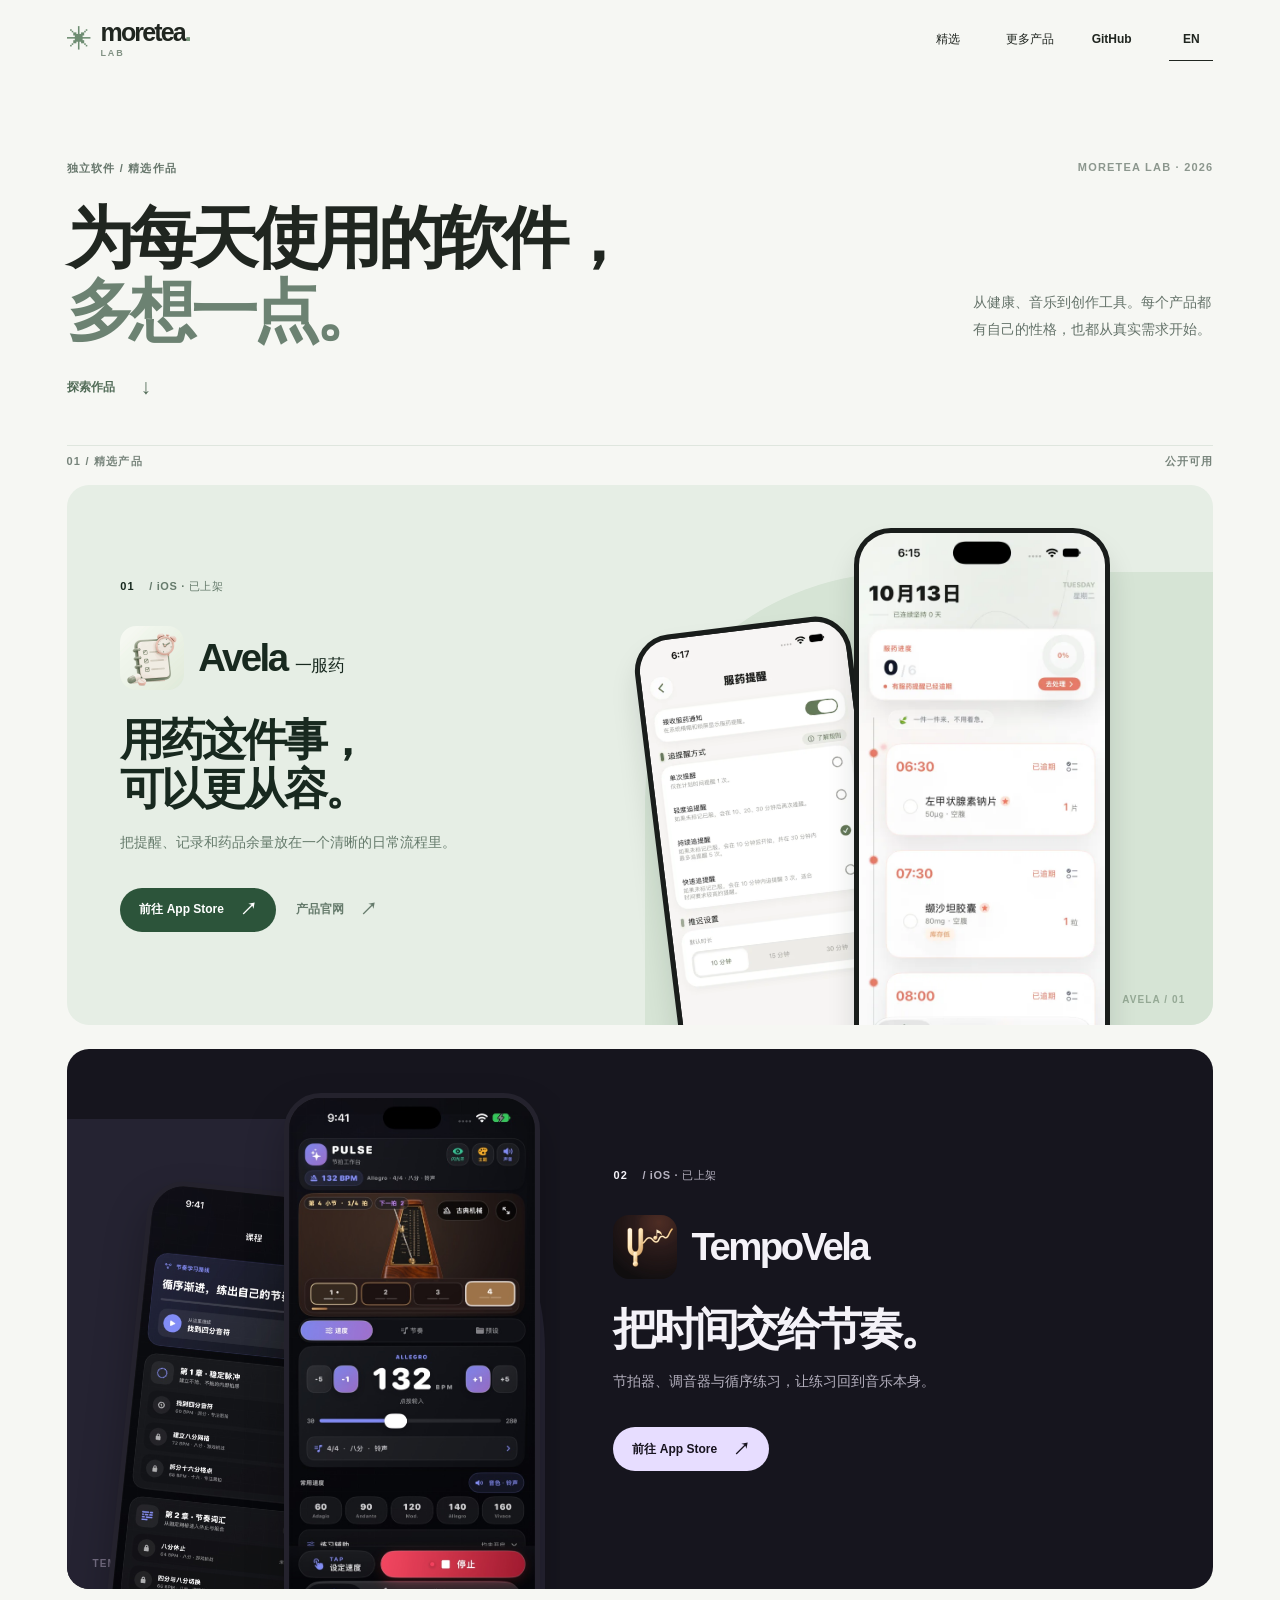
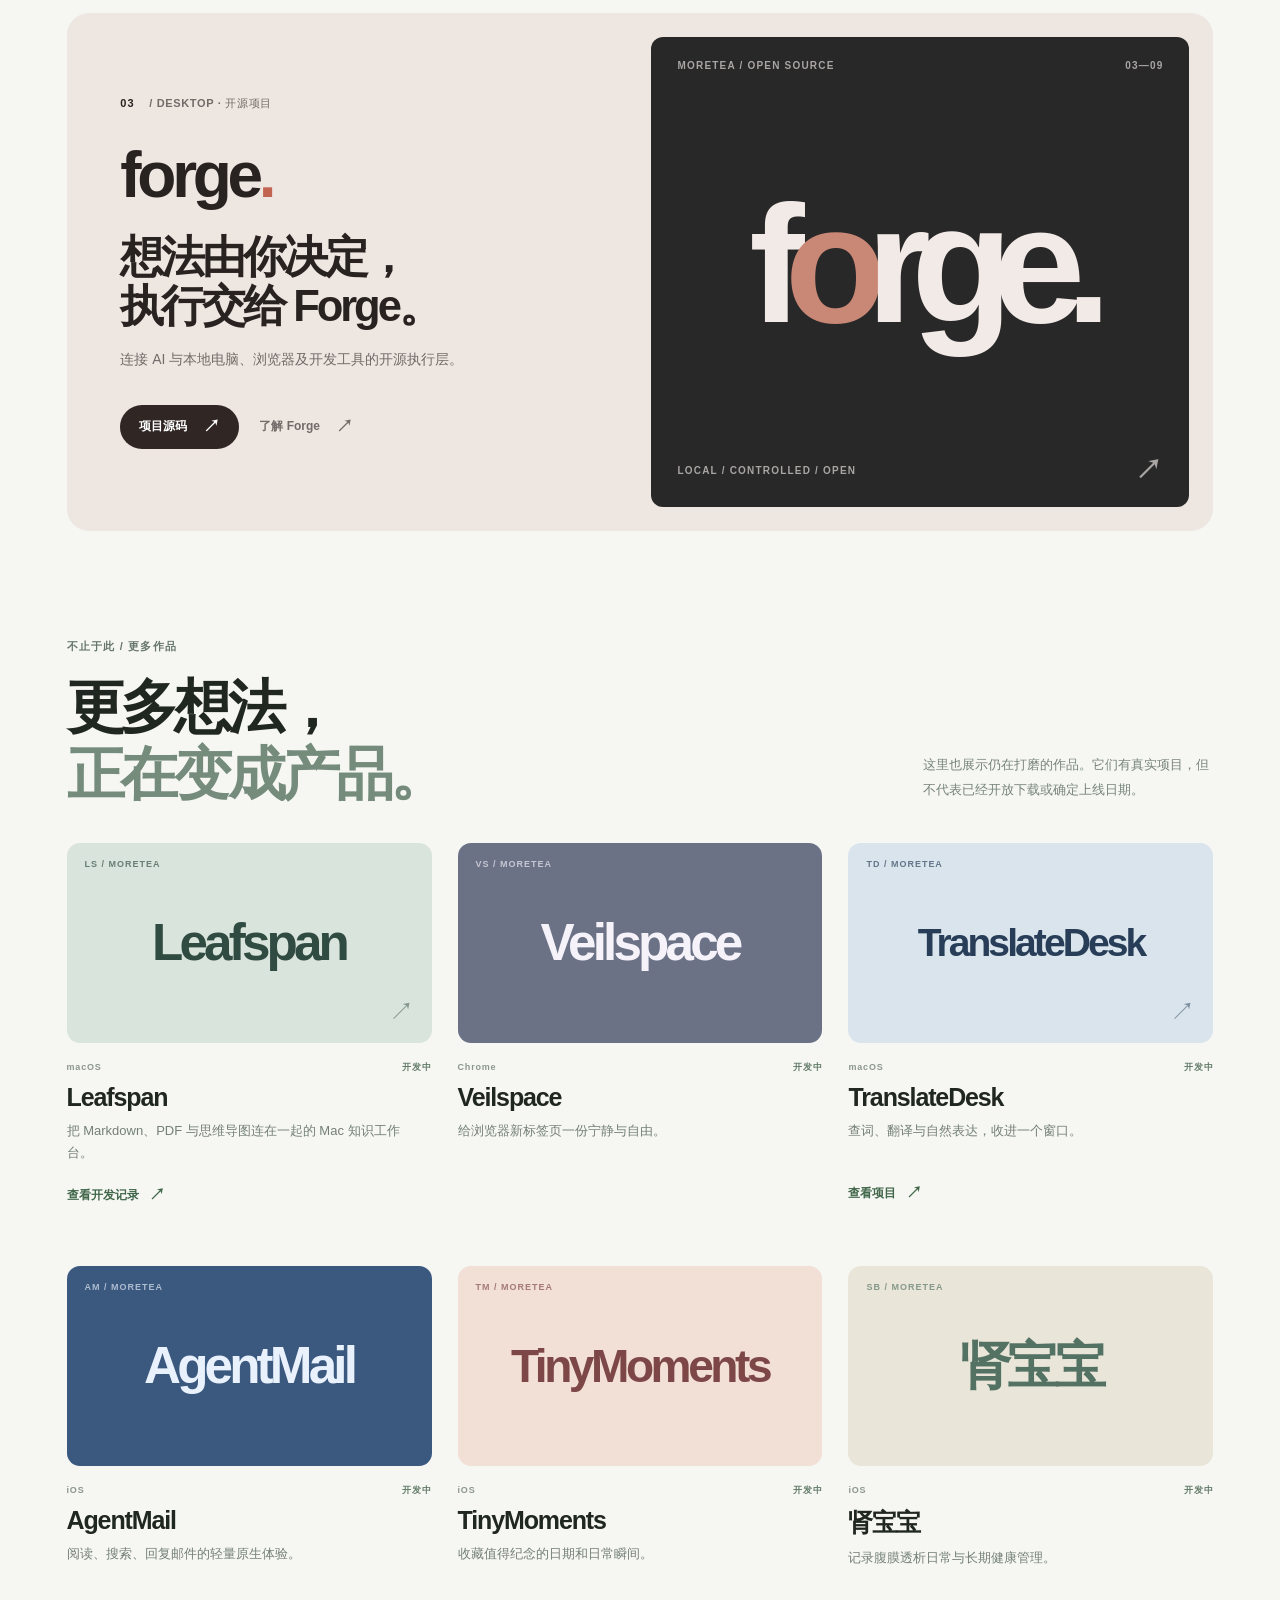
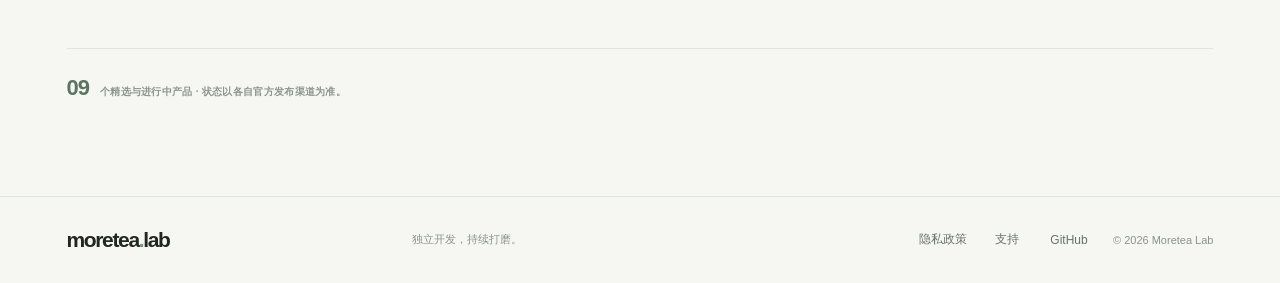
==== commit 2958fd58: "Remove private project links from public portfolio" ====
--- a/index.html
+++ b/index.html
@@ -83,11 +83,10 @@
   <a class="work-link" href="https://github.com/moretea-labs/personal-knowledge-assistant/issues/37" target="_blank" rel="noopener">查看开发记录 <span aria-hidden="true">↗</span></a>
 </article>
 <article class="work-card work-veilspace" id="veilspace" data-state="in-development" aria-labelledby="veilspace-title">
-  <div class="work-art" aria-hidden="true"><span class="work-art-index">VS / MORETEA</span><span class="work-art-title">Veilspace</span><span class="work-art-corner">↗</span></div>
+  <div class="work-art" aria-hidden="true"><span class="work-art-index">VS / MORETEA</span><span class="work-art-title">Veilspace</span></div>
   <div class="work-meta"><span>Chrome</span><span>开发中</span></div>
   <h3 id="veilspace-title">Veilspace</h3>
   <p>给浏览器新标签页一份宁静与自由。</p>
-  <a class="work-link" href="https://github.com/greysonOuyang/veilspace-newtab" target="_blank" rel="noopener">查看项目 <span aria-hidden="true">↗</span></a>
 </article>
 <article class="work-card work-translatedesk" id="translatedesk" data-state="in-development" aria-labelledby="translatedesk-title">
   <div class="work-art" aria-hidden="true"><span class="work-art-index">TD / MORETEA</span><span class="work-art-title">TranslateDesk</span><span class="work-art-corner">↗</span></div>
@@ -97,25 +96,22 @@
   <a class="work-link" href="https://github.com/moretea-labs/FluentTranslate" target="_blank" rel="noopener">查看项目 <span aria-hidden="true">↗</span></a>
 </article>
 <article class="work-card work-agentmail" id="agentmail" data-state="in-development" aria-labelledby="agentmail-title">
-  <div class="work-art" aria-hidden="true"><span class="work-art-index">AM / MORETEA</span><span class="work-art-title">AgentMail</span><span class="work-art-corner">↗</span></div>
+  <div class="work-art" aria-hidden="true"><span class="work-art-index">AM / MORETEA</span><span class="work-art-title">AgentMail</span></div>
   <div class="work-meta"><span>iOS</span><span>开发中</span></div>
   <h3 id="agentmail-title">AgentMail</h3>
   <p>阅读、搜索、回复邮件的轻量原生体验。</p>
-  <a class="work-link" href="https://github.com/moretea-labs/agentmail" target="_blank" rel="noopener">查看项目 <span aria-hidden="true">↗</span></a>
 </article>
 <article class="work-card work-tinymoments" id="tinymoments" data-state="in-development" aria-labelledby="tinymoments-title">
-  <div class="work-art" aria-hidden="true"><span class="work-art-index">TM / MORETEA</span><span class="work-art-title">TinyMoments</span><span class="work-art-corner">↗</span></div>
+  <div class="work-art" aria-hidden="true"><span class="work-art-index">TM / MORETEA</span><span class="work-art-title">TinyMoments</span></div>
   <div class="work-meta"><span>iOS</span><span>开发中</span></div>
   <h3 id="tinymoments-title">TinyMoments</h3>
   <p>收藏值得纪念的日期和日常瞬间。</p>
-  <a class="work-link" href="https://github.com/greysonOuyang/TinyMoments" target="_blank" rel="noopener">查看项目 <span aria-hidden="true">↗</span></a>
 </article>
 <article class="work-card work-shenbaobao" id="shenbaobao" data-state="in-development" aria-labelledby="shenbaobao-title">
-  <div class="work-art" aria-hidden="true"><span class="work-art-index">SB / MORETEA</span><span class="work-art-title">肾宝宝</span><span class="work-art-corner">↗</span></div>
+  <div class="work-art" aria-hidden="true"><span class="work-art-index">SB / MORETEA</span><span class="work-art-title">肾宝宝</span></div>
   <div class="work-meta"><span>iOS</span><span>开发中</span></div>
   <h3 id="shenbaobao-title">肾宝宝</h3>
   <p>记录腹膜透析日常与长期健康管理。</p>
-  <a class="work-link" href="https://github.com/greysonOuyang/touxi-riji-app/issues/17" target="_blank" rel="noopener">查看开发记录 <span aria-hidden="true">↗</span></a>
 </article></div>
   <p class="portfolio-note"><span>09</span> 个精选与进行中产品 · 状态以各自官方发布渠道为准。</p>
  </section>
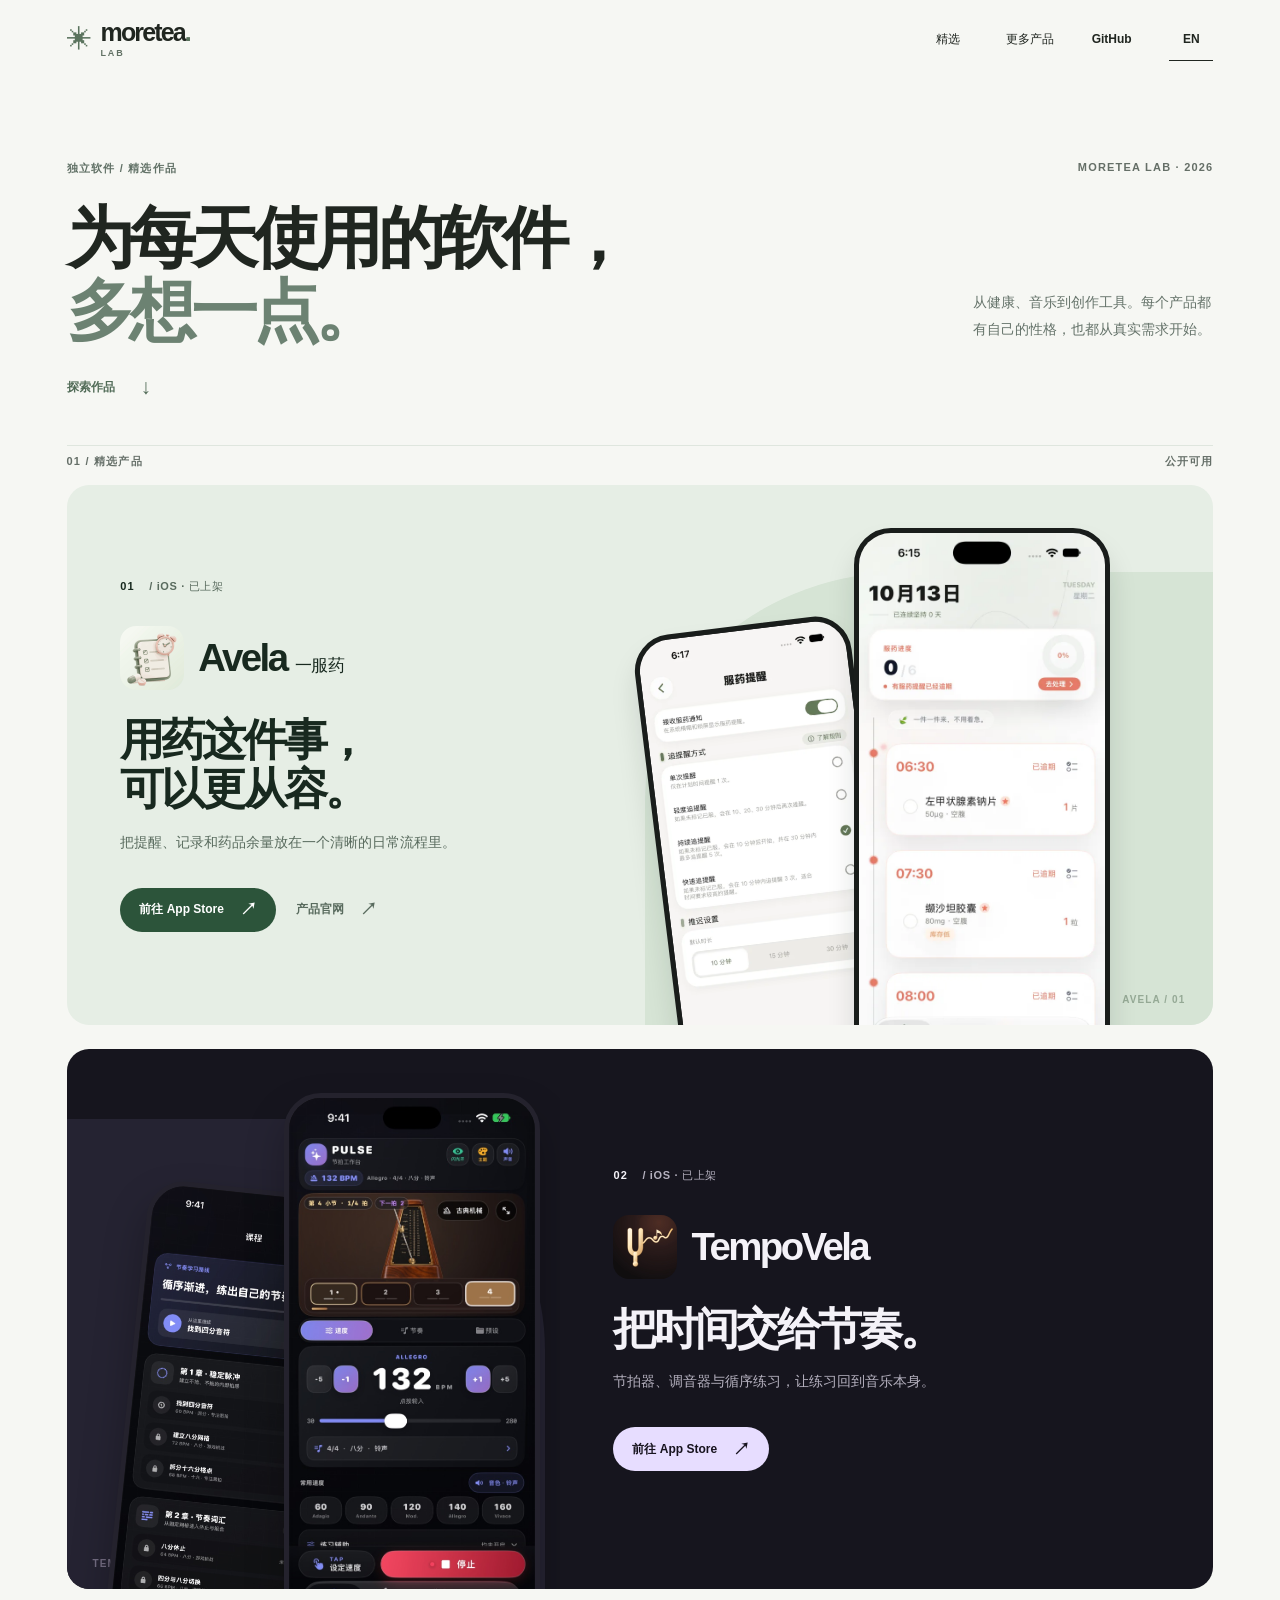
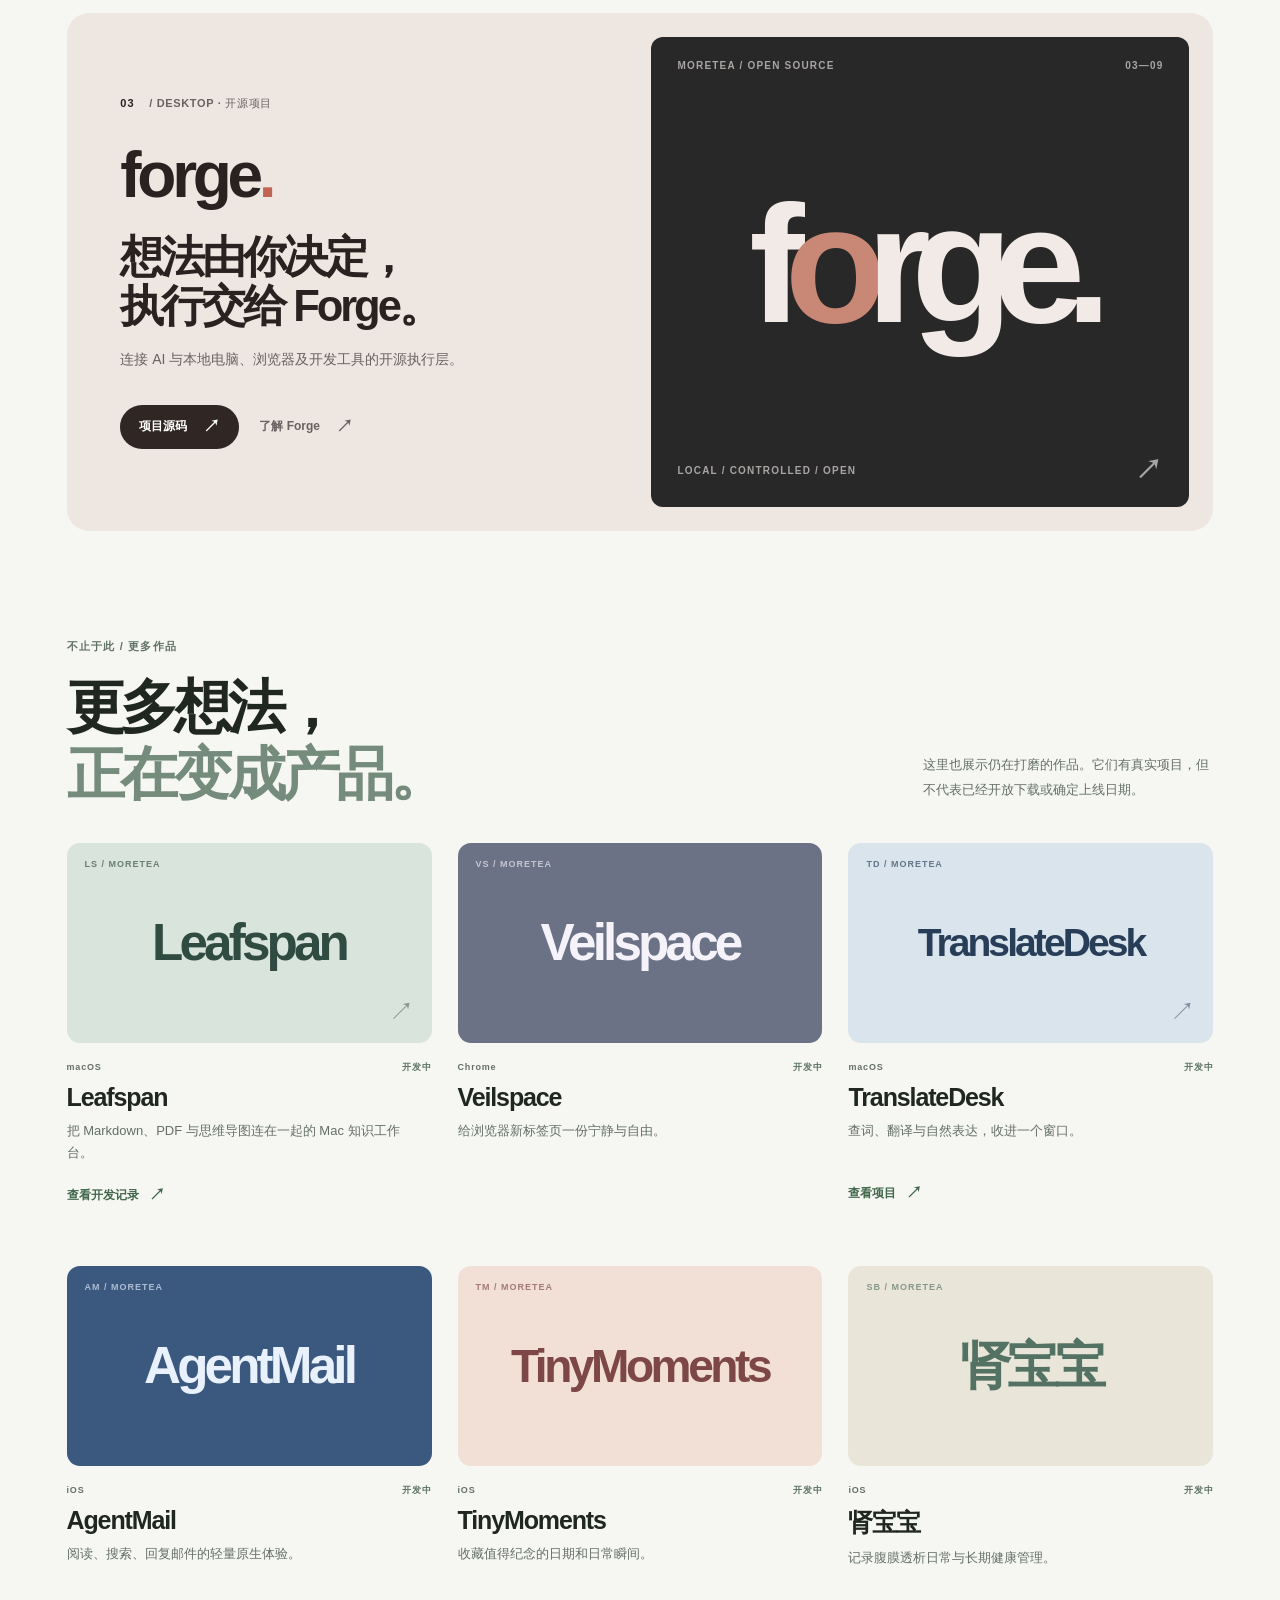
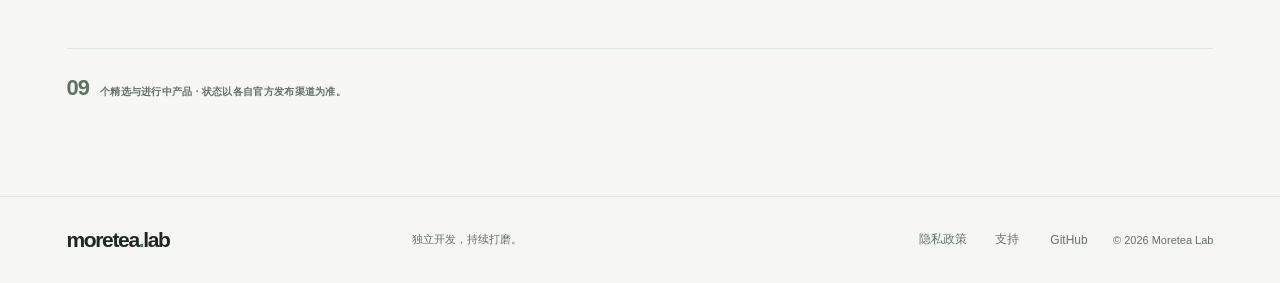
==== commit 785502e5: "Keep all-work navigation visible on mobile" ====
--- a/index.html
+++ b/index.html
@@ -19,11 +19,12 @@
 <meta property="og:description" content="Avela、TempoVela、开源 Forge 与更多持续打造的独立软件。">
 <meta property="og:url" content="https://moretea-lab.tech/">
 <meta property="og:image" content="https://moretea-lab.tech/assets/og-products-zh.png">
-<meta property="og:image:alt" content="Avela 一服药与 TempoVela 的应用界面展示">
+<meta property="og:image:alt" content="两款已上架应用 Avela 一服药与 TempoVela 的界面展示">
 <meta property="og:image:width" content="1200">
 <meta property="og:image:height" content="630">
 <meta name="twitter:card" content="summary_large_image">
 <meta name="twitter:image" content="https://moretea-lab.tech/assets/og-products-zh.png">
+<meta name="twitter:image:alt" content="两款已上架应用 Avela 一服药与 TempoVela 的界面展示">
 <script type="application/ld+json">{"@context":"https://schema.org","@type":"Organization","name":"Moretea Lab","url":"https://moretea-lab.tech/","sameAs":["https://github.com/moretea-labs"]}</script>
 <script type="application/ld+json">{"@context":"https://schema.org","@type":"ItemList","name":"Moretea Lab 独立产品","itemListElement":[{"@type":"ListItem","position":1,"name":"Avela 一服药","url":"https://avela.moretea-lab.tech/"},{"@type":"ListItem","position":2,"name":"TempoVela","url":"https://apps.apple.com/cn/app/id6831952477"}]}</script>
 </head>
@@ -31,7 +32,7 @@
 <a class="skip-link" href="#main">跳转到内容</a>
 <header class="site-header wrap">
  <a class="brand" href="/" aria-label="Moretea Lab"><span class="brand-mark" aria-hidden="true">✳</span><span class="brand-name">moretea<span class="brand-dot">.</span><small>LAB</small></span></a>
- <nav class="site-nav" aria-label="主导航"><a href="#products">精选</a><a class="nav-secondary" href="#more">更多产品</a><a class="nav-secondary" href="https://github.com/moretea-labs" target="_blank" rel="noopener">GitHub</a><a class="language-link" href="/en/" lang="en">EN</a></nav>
+ <nav class="site-nav" aria-label="主导航"><a href="#products">精选</a><a href="#more">更多产品</a><a class="nav-secondary" href="https://github.com/moretea-labs" target="_blank" rel="noopener">GitHub</a><a class="language-link" href="/en/" lang="en">EN</a></nav>
 </header>
 <main id="main">
  <section class="index-intro wrap" aria-labelledby="portfolio-title">
--- a/styles.css
+++ b/styles.css
@@ -2,7 +2,7 @@
 :root {
   --paper: #f6f7f3;
   --ink: #202620;
-  --muted: #748076;
+  --muted: #656f67;
   --line: #dfe6de;
   --avela-ground: #f1f4ef;
   --tempo-ground: #14151b;
@@ -20,7 +20,7 @@
 a { color: inherit; text-decoration: none; }
 .eyebrow {
   margin: 0 0 1.4rem;
-  color: #829084;
+  color: #647066;
   font-size: 10px;
   font-weight: 700;
   letter-spacing: .14em;
@@ -54,13 +54,13 @@
   z-index: 5;
 }
 .brand { display: inline-flex; align-items: center; gap: 9px; min-height: 44px; line-height: 1; }
-.brand-mark { color: #6d8c71; font-size: 25px; font-weight: 350; }
+.brand-mark { color: #5a735d; font-size: 25px; font-weight: 350; }
 .brand-name { display: block; font-size: 25px; font-weight: 730; letter-spacing: -.075em; }
-.brand-dot, .footer-brand span { color: #78977b; }
+.brand-dot, .footer-brand span { color: #59735c; }
 .brand-name small {
   display: block;
   margin-top: 4px;
-  color: #819183;
+  color: #627164;
   font-size: 9px;
   font-weight: 650;
   letter-spacing: .2em;
@@ -86,7 +86,7 @@
   gap: 22px;
 }
 .footer-brand { display: inline-flex; align-items: center; min-height: 44px; font-size: 21px; font-weight: 720; letter-spacing: -.065em; }
-.footer-inner p, .footer-inner small { margin: 0; color: #89948b; font-size: 11px; }
+.footer-inner p, .footer-inner small { margin: 0; color: #656f67; font-size: 11px; }
 .footer-inner nav { display: flex; align-items: center; gap: 18px; }
 .footer-inner nav a {
   display: inline-flex;
@@ -112,9 +112,9 @@
 .section-label, .intro-year, .section-bar, .stage-number, .work-meta, .work-art-index, .art-caption, .portfolio-note {
   font-size: 11px; font-weight: 680; letter-spacing: .11em;
 }
-.section-label { margin: 0; color: #66766b; }
+.section-label { margin: 0; color: #617166; }
 .intro-top { display: flex; justify-content: space-between; gap: 20px; }
-.intro-year { margin: 0; color: #8c978e; }
+.intro-year { margin: 0; color: #656f67; }
 .intro-body { display: flex; align-items: end; justify-content: space-between; gap: 50px; margin: 26px 0 18px; }
 .index-intro h1 { max-width: 930px; margin: 0; font-size: clamp(43px, 5.2vw, 72px); line-height: 1.09; font-weight: 620; letter-spacing: -.072em; }
 .index-intro h1 span { display: block; color: #6c8272; }
@@ -123,11 +123,11 @@
 .intro-scroll span { font-size: 21px; font-weight: 400; }
 
 .featured { padding-bottom: 60px; }
-.section-bar { display: flex; justify-content: space-between; align-items: center; padding: 8px 0 16px; color: #77847b; border-top: 1px solid var(--line); }
+.section-bar { display: flex; justify-content: space-between; align-items: center; padding: 8px 0 16px; color: #656f68; border-top: 1px solid var(--line); }
 .product-stage { position: relative; display: grid; grid-template-columns: 43% 57%; min-height: 540px; margin: 0 0 24px; overflow: hidden; border-radius: 22px; }
-.product-avela { --stage-muted: #667b6c; --stage-ink: #18291f; --stage-cta: #2c543a; background: #e6eee5; color: var(--stage-ink); }
+.product-avela { --stage-muted: #596b5e; --stage-ink: #18291f; --stage-cta: #2c543a; background: #e6eee5; color: var(--stage-ink); }
 .product-tempo { --stage-muted: #b5b1bf; --stage-ink: #f4f2f8; --stage-cta: #e7ddff; background: #16151e; color: var(--stage-ink); }
-.product-forge { --stage-muted: #716b69; --stage-ink: #282321; --stage-cta: #302724; background: #eee6e1; color: var(--stage-ink); }
+.product-forge { --stage-muted: #686361; --stage-ink: #282321; --stage-cta: #302724; background: #eee6e1; color: var(--stage-ink); }
 .stage-copy { z-index: 2; display: flex; flex-direction: column; align-items: flex-start; justify-content: center; min-width: 0; padding: clamp(30px, 4.3vw, 66px) clamp(28px, 4.2vw, 64px); }
 .stage-number { margin: 0 0 32px; }
 .stage-number span { margin-left: 10px; color: var(--stage-muted); font-weight: 560; letter-spacing: .06em; }
@@ -171,7 +171,7 @@
 .work-heading { display: flex; align-items: end; justify-content: space-between; gap: 50px; margin-bottom: 36px; }
 .work-heading h2 { margin: 20px 0 0; font-size: clamp(36px, 4.5vw, 60px); font-weight: 610; letter-spacing: -.071em; line-height: 1.15; }
 .work-heading h2 em { font-style: normal; color: #758b7b; }
-.work-heading > p { flex: 0 0 290px; max-width: 290px; margin: 0 0 4px; color: #77847b; font-size: 13px; line-height: 1.95; }
+.work-heading > p { flex: 0 0 290px; max-width: 290px; margin: 0 0 4px; color: #656f68; font-size: 13px; line-height: 1.95; }
 .work-grid { display: grid; grid-template-columns: repeat(3, minmax(0, 1fr)); column-gap: 26px; row-gap: 48px; }
 .work-card { min-width: 0; }
 .work-art { position: relative; display: flex; align-items: center; justify-content: center; height: 200px; margin-bottom: 18px; overflow: hidden; border-radius: 13px; }
@@ -186,14 +186,14 @@
 .work-tinymoments .work-art { color: #7d4748; background: #f2dfd5; }
 .work-tinymoments .work-art-title { font-size: clamp(35px, 3.6vw, 55px); }
 .work-shenbaobao .work-art { color: #537264; background: #e9e6d9; }
-.work-meta { display: flex; gap: 12px; align-items: center; justify-content: space-between; margin: 0 0 9px; color: #8c968e; font-size: 9px; letter-spacing: .09em; }
-.work-meta span:last-child { color: #627b69; }
+.work-meta { display: flex; gap: 12px; align-items: center; justify-content: space-between; margin: 0 0 9px; color: #666f68; font-size: 9px; letter-spacing: .09em; }
+.work-meta span:last-child { color: #5b7262; }
 .work-card h3 { margin: 0; font-size: 25px; letter-spacing: -.045em; font-weight: 630; }
-.work-card p { max-width: 340px; min-height: 42px; margin: 8px 0 10px; color: #748076; font-size: 13px; line-height: 1.7; }
+.work-card p { max-width: 340px; min-height: 42px; margin: 8px 0 10px; color: #656f67; font-size: 13px; line-height: 1.7; }
 .work-link { display: inline-flex; align-items: center; gap: 10px; min-height: 44px; color: #41674a; font-size: 12px; font-weight: 680; }
 .work-link span { font-size: 16px; transition: transform .2s ease; }
 .work-link:hover span { transform: translate(2px, -2px); }
-.portfolio-note { margin: 49px 0 0; padding-top: 19px; color: #8b968d; border-top: 1px solid var(--line); font-size: 10px; letter-spacing: .03em; line-height: 1.8; }
+.portfolio-note { margin: 49px 0 0; padding-top: 19px; color: #656f67; border-top: 1px solid var(--line); font-size: 10px; letter-spacing: .03em; line-height: 1.8; }
 .portfolio-note span { margin-right: 8px; color: #5c7562; font-size: 22px; font-weight: 650; letter-spacing: -.05em; }
 @media (hover: hover) {
   .product-stage:hover .stage-device-front { transform: translateY(-5px); }
